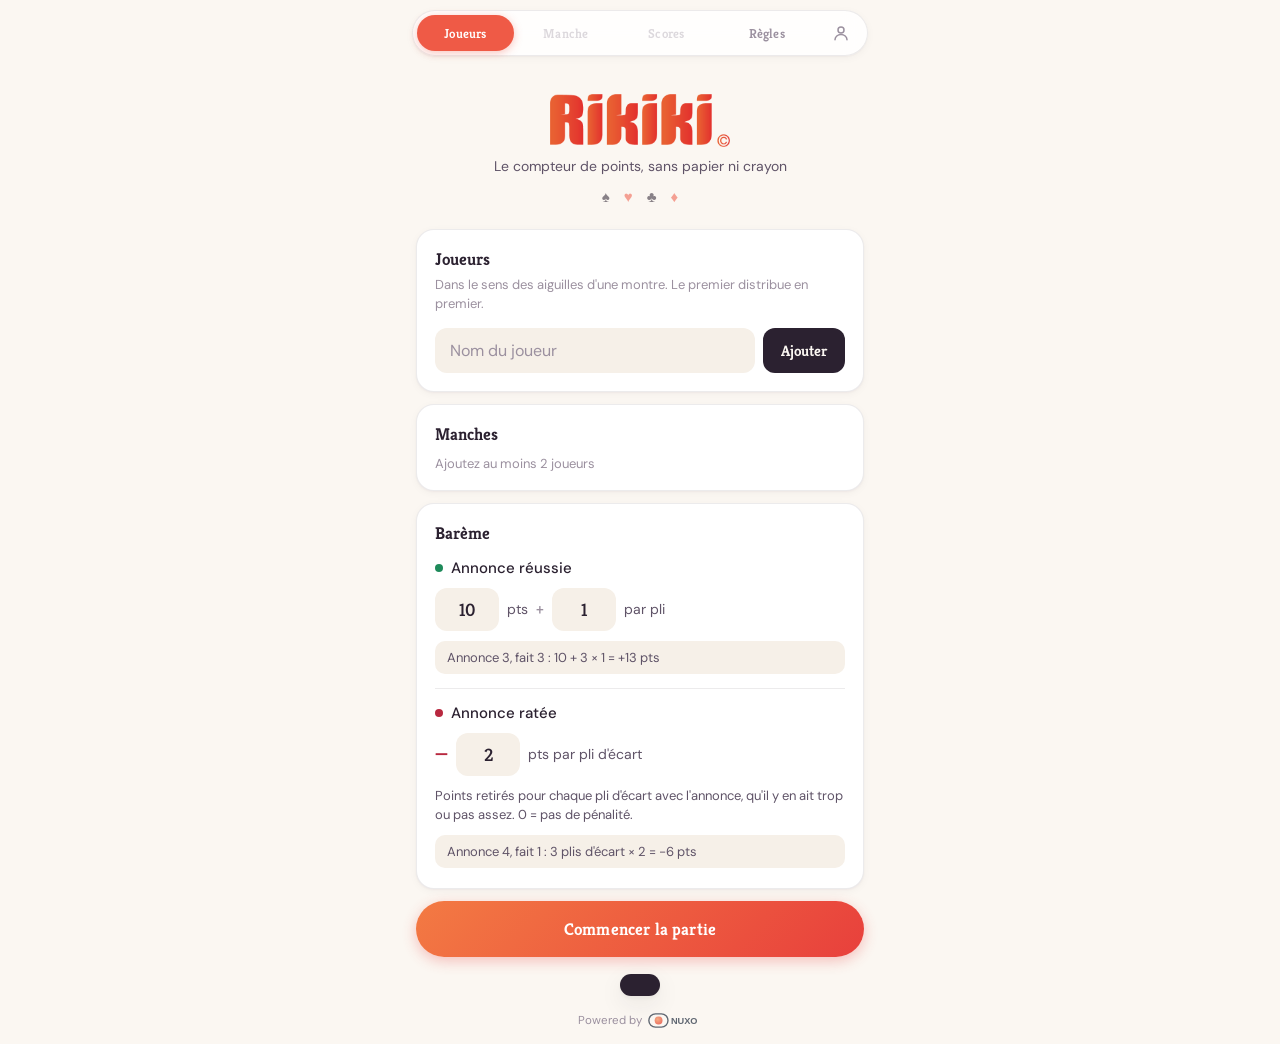
==== index.html @ fb94f0ca "Prototype : pastilles, plis auto, ecran allume, partage, joueurs recents, theme sombre, stats Co-Aut" ====
<!DOCTYPE html>
<html lang="fr">
<head>
  <meta charset="UTF-8">
  <meta name="viewport" content="width=device-width, initial-scale=1.0, viewport-fit=cover">
  <title>Rikiki</title>
  <meta name="description" content="Compteur de points pour le jeu de cartes Rikiki">
  <meta name="theme-color" content="#fbf7f2">
  <meta name="apple-mobile-web-app-capable" content="yes">
  <meta name="apple-mobile-web-app-status-bar-style" content="default">
  <meta name="apple-mobile-web-app-title" content="Rikiki">
  <link rel="manifest" href="manifest.json">
  <link rel="icon" type="image/x-icon" href="images/favicon.ico">
  <link rel="icon" type="image/png" sizes="16x16" href="images/favicon-16x16.png">
  <link rel="icon" type="image/png" sizes="32x32" href="images/favicon-32x32.png">
  <link rel="apple-touch-icon" href="images/apple-touch-icon.png">
  <link rel="stylesheet" href="css/style.css">
  <script>
    // Avant le rendu, sinon l'écran clair clignote au lancement en mode sombre.
    try { var t = localStorage.getItem('rikiki.theme'); if (t === 'light' || t === 'dark') document.documentElement.dataset.theme = t; } catch (e) {}
  </script>
</head>
<body>
<div id="app">

  <!-- NAV -->
  <nav class="nav">
    <button class="nav-btn active" id="nav-setup" onclick="showScreen('setup')">Joueurs</button>
    <button class="nav-btn" id="nav-game" onclick="showScreen('game')" disabled>Manche</button>
    <button class="nav-btn" id="nav-scores" onclick="showScreen('scores')" disabled>Scores</button>
    <button class="nav-btn" id="nav-rules" onclick="showScreen('rules')">Règles</button>
    <button class="nav-btn nav-btn-icon" id="nav-compte" onclick="showScreen('compte')" aria-label="Compte">
      <svg width="18" height="18" viewBox="0 0 24 24" fill="none" stroke="currentColor" stroke-width="2" stroke-linecap="round" stroke-linejoin="round" aria-hidden="true"><circle cx="12" cy="8" r="4"/><path d="M4 21c0-4 3.6-7 8-7s8 3 8 7"/></svg>
    </button>
  </nav>

  <div class="screens-wrap" id="screens-wrap">

  <!-- ── SETUP SCREEN ── -->
  <div class="screen active" id="screen-setup">
    <div>
      <header class="brand">
        <img class="brand-logo" src="logo.png" alt="Rikiki" width="557" height="153">
        <p class="brand-tag">Le compteur de points, sans papier ni crayon</p>
        <div class="brand-suits" aria-hidden="true"><span>♠</span><span class="r">♥</span><span>♣</span><span class="r">♦</span></div>
      </header>

      <!-- Resume banner (a game is saved and unfinished) -->
      <div class="card resume-card" id="resume-card" style="display:none;">
        <h3>⏸ Partie en pause</h3>
        <div class="resume-players" id="resume-players"></div>
        <div class="resume-progress" id="resume-progress"></div>
        <div class="btn-row btn-row-inline">
          <button class="btn btn-primary" onclick="resumeSavedGame()">Reprendre →</button>
          <button class="btn btn-end" onclick="discardSavedGame()">Abandonner</button>
        </div>
      </div>

      <div class="card">
        <h3>Joueurs</h3>
        <p class="card-hint">Dans le sens des aiguilles d'une montre. Le premier distribue en premier.</p>
        <div id="player-list"></div>
        <div class="recent" id="recent-players"></div>
        <div class="add-row">
          <input type="text" id="player-input" placeholder="Nom du joueur" maxlength="20" autocomplete="off" enterkeyhint="done">
          <button class="btn-add" onclick="addPlayer()">Ajouter</button>
        </div>
      </div>

      <div class="card">
        <h3>Manches</h3>
        <div id="round-preview"><p class="muted">Ajoutez au moins 2 joueurs</p></div>
      </div>

      <!-- Settings inline -->
      <div class="card">
        <h3>Barème</h3>
        <div class="setting">
          <div class="setting-head">
            <span class="setting-dot ok" aria-hidden="true"></span>
            <span class="setting-label">Annonce réussie</span>
          </div>
          <div class="setting-inputs">
            <label class="num-field"><input type="number" id="set-success" inputmode="numeric" min="0" max="100" value="10" aria-label="Points fixes si réussite"><span>pts</span></label>
            <span class="op">+</span>
            <label class="num-field"><input type="number" id="set-trick" inputmode="numeric" min="0" max="10" value="1" aria-label="Points par pli réalisé"><span>par pli</span></label>
          </div>
          <p class="setting-example" id="ex-success"></p>
        </div>
        <div class="setting">
          <div class="setting-head">
            <span class="setting-dot ko" aria-hidden="true"></span>
            <span class="setting-label">Annonce ratée</span>
          </div>
          <div class="setting-inputs">
            <span class="op op-minus">&minus;</span>
            <label class="num-field"><input type="number" id="set-penalty" inputmode="numeric" min="0" max="50" value="2" aria-label="Points retirés par pli d'écart"><span>pts par pli d'écart</span></label>
          </div>
          <p class="setting-desc">Points retirés pour chaque pli d'écart avec l'annonce, qu'il y en ait trop ou pas assez. 0 = pas de pénalité.</p>
          <p class="setting-example" id="ex-penalty"></p>
        </div>
      </div>

      <button class="btn btn-primary btn-lg" onclick="startGame()">Commencer la partie</button>
      <button class="btn btn-end" id="btn-end-setup" onclick="confirmEndGame()" style="display:none;margin-top:8px;">Terminer la partie</button>
    </div>
  </div>

  <!-- ── GAME SCREEN ── -->
  <div class="screen" id="screen-game">
    <div id="finished-area" style="display:none;" class="winner-banner">
      <div class="crown">🏆</div>
      <div class="winner-name" id="winner-name"></div>
      <div class="winner-pts" id="winner-pts"></div>
      <button class="btn btn-primary" onclick="shareResult()" style="margin-top:24px;">Partager le résultat</button>
      <button class="btn btn-secondary" onclick="showScreen('scores')" style="margin-top:8px;">Voir les scores</button>
      <button class="btn btn-secondary" onclick="resetGame()" style="margin-top:8px;">Nouvelle partie</button>
    </div>

    <div id="round-header-area">

      <div class="round-header">
        <div class="round-top">
          <div>
            <div class="round-title" id="round-title">Manche 1</div>
            <div class="round-sub" id="round-sub"></div>
          </div>
          <span class="round-badge" id="round-badge"></span>
        </div>
        <div class="round-progress"><div class="round-progress-fill" id="round-progress"></div></div>
        <button class="btn-ghost-light" id="btn-descend" onclick="confirmDescend()" style="display:none;">↓ Commencer la descente</button>
      </div>

      <div class="info-row">
        <div class="info-chip">
          <span class="info-label">Donne</span>
          <span class="info-player" id="info-dealer"></span>
        </div>
        <div class="info-chip">
          <span class="info-label">Parle en premier</span>
          <span class="info-player" id="info-first"></span>
        </div>
      </div>

      <!-- PHASE: Announce -->
      <div id="phase-announce">
        <div class="card">
          <h3>Annonces</h3>
          <div class="pick-list" id="announce-tbody"></div>
          <div class="last-hint" id="last-hint" aria-live="polite"></div>
        </div>
        <button class="btn btn-primary" onclick="validateAnnouncements()">Valider les annonces</button>
        <div class="btn-row">
          <button class="btn btn-secondary" onclick="pauseGame()">⏸ Mettre en pause</button>
          <button class="btn btn-end" onclick="confirmEndGame()">Terminer la partie</button>
        </div>
      </div>

      <!-- PHASE: Result -->
      <div id="phase-result" style="display:none;">
        <div class="card">
          <h3>Plis réalisés</h3>
          <div class="pick-list" id="result-tbody"></div>
          <div class="results-total" id="results-total"></div>
        </div>
        <button class="btn btn-primary" onclick="validateResults()">Valider les résultats</button>
        <div class="btn-row">
          <button class="btn btn-secondary" onclick="backToAnnounce()">← Corriger les annonces</button>
          <button class="btn btn-secondary" onclick="pauseGame()">⏸ Mettre en pause</button>
        </div>
        <div class="btn-row">
          <button class="btn btn-end" onclick="confirmEndGame()">Terminer la partie</button>
        </div>
      </div>

      <button class="btn btn-link" id="btn-fix-round" onclick="openRoundPicker()" style="display:none;">Corriger une manche précédente</button>
    </div>
  </div>

  <!-- ── SCORES SCREEN ── -->
  <div class="screen" id="screen-scores">
    <div>
      <h2>Scores</h2>
      <div class="card card-flush">
        <div class="score-wrap">
          <table class="score-table">
            <thead><tr id="score-thead"></tr></thead>
            <tbody id="score-tbody"></tbody>
          </table>
        </div>
        <p class="score-hint" id="score-hint">Touchez une ligne pour corriger la manche.</p>
      </div>
      <div class="card" id="game-stats" style="display:none;">
        <h3>Stats de la partie</h3>
        <div id="game-stats-body"></div>
      </div>
      <button class="btn btn-secondary" onclick="showScreen('game')" id="back-to-game-btn">Retour à la manche</button>
      <button class="btn btn-end" onclick="confirmEndGame()" style="margin-top:8px;" id="btn-end-scores">Terminer la partie</button>
    </div>
  </div>

  <!-- ── RULES SCREEN ── -->
  <div class="screen" id="screen-rules">
    <div>
      <h2>Règles du jeu</h2>

      <div class="card">
        <div class="rule-block">
          <h3>🃏 But du jeu</h3>
          <p>Annoncer <em>exactement</em> le nombre de plis que l'on va remporter. Ni plus, ni moins. On marque des points uniquement si l'annonce est respectée, sinon on en perd.</p>
        </div>
        <div class="rule-block">
          <h3>🔄 Manches</h3>
          <p>La partie monte de 1 carte jusqu'au maximum (52 ÷ nb de joueurs), puis redescend à 1. Exemple avec 4 joueurs : 1-2-3…13-12…2-1 = 25 manches.</p>
        </div>
        <div class="rule-block">
          <h3>🚫 Règle des annonces</h3>
          <p>La somme des annonces ne peut <strong>pas</strong> être égale au nombre de plis de la manche. Le dernier à annoncer est donc contraint, l'app vous le signale.</p>
        </div>
        <div class="rule-block">
          <h3>🎯 Atout</h3>
          <p>Une couleur d'atout est tirée au sort chaque manche. On doit suivre la couleur demandée si possible. L'atout prime sur toutes les autres couleurs.</p>
        </div>
        <div class="rule-block">
          <h3>🏆 Points</h3>
          <p><span class="badge badge-green">Réussite</span> 10 points + 1 point par pli remporté.<br>
            Annoncer 3 et en faire 3 : 10 + 3 = <strong>13 pts</strong>.</p>
          <p><span class="badge badge-red">Échec</span> 2 points retirés par pli d'écart, dans un sens comme dans l'autre.<br>
            Annoncer 4 et en faire 1 : 3 plis d'écart × 2 = <strong>&minus;6 pts</strong>.<br>
            Annoncer 7 et en faire 9 : 2 plis d'écart × 2 = <strong>&minus;4 pts</strong>.</p>
          <p class="muted">Barème modifiable sur l'écran Joueurs, avant de lancer la partie.</p>
        </div>
        <div class="rule-block">
          <h3>👥 Rotation</h3>
          <p>À chaque manche, le donneur tourne d'un joueur dans le sens des aiguilles d'une montre. Le premier à annoncer est le joueur à gauche du donneur.</p>
        </div>
      </div>
    </div>
  </div>

  <!-- ── COMPTE SCREEN ── -->
  <div class="screen" id="screen-compte">
    <div>
      <h2>Compte</h2>

      <!-- Not logged in -->
      <div id="compte-loggedout">
        <div class="card" style="text-align:center;padding:32px 20px;">
          <div class="brand-suits brand-suits-lg" aria-hidden="true"><span>♠</span><span class="r">♥</span><span>♣</span><span class="r">♦</span></div>
          <p style="font-size:15px;font-weight:500;margin-bottom:8px;">Connecte-toi pour sauvegarder tes parties</p>
          <p style="font-size:13px;color:var(--text3);margin-bottom:20px;">L'historique de tes parties sera sauvegardé automatiquement à la fin de chaque partie.</p>
          <button class="btn btn-primary" onclick="signInWithGoogle()" style="max-width:280px;margin:0 auto;">
            <span style="display:flex;align-items:center;justify-content:center;gap:10px;">
              <svg width="18" height="18" viewBox="0 0 48 48"><path fill="#FFC107" d="M43.6 20H24v8h11.3C33.6 32.4 29.3 35 24 35c-6.1 0-11-4.9-11-11s4.9-11 11-11c2.8 0 5.3 1 7.2 2.7l5.7-5.7C33.7 7.1 29.1 5 24 5 13 5 4 14 4 25s9 20 20 20c11 0 19.3-7.7 19.3-19.7 0-1.4-.1-2.8-.4-4.3z"/><path fill="#FF3D00" d="M6.3 14.7l6.6 4.8C14.6 16 19 13 24 13c2.8 0 5.3 1 7.2 2.7l5.7-5.7C33.7 7.1 29.1 5 24 5c-7.7 0-14.3 4.4-17.7 9.7z"/><path fill="#4CAF50" d="M24 45c5.2 0 9.9-1.9 13.5-5.1l-6.2-5.2C29.5 36.5 26.9 37.5 24 37.5c-5.3 0-9.8-3.6-11.3-8.5l-6.5 5C9.6 40.5 16.3 45 24 45z"/><path fill="#1976D2" d="M43.6 20H24v8h11.3c-.8 2.3-2.3 4.2-4.3 5.5l6.2 5.2C41.2 35.1 44 30.5 44 25c0-1.4-.1-2.8-.4-4z"/></svg>
              Continuer avec Google
            </span>
          </button>
        </div>
      </div>

      <!-- Logged in -->
      <div id="compte-loggedin" style="display:none;">
        <div class="card">
          <div style="display:flex;align-items:center;gap:12px;margin-bottom:16px;">
            <img id="user-photo" src="" width="44" height="44" style="border-radius:50%;border:2px solid var(--border);" onerror="this.style.display='none'">
            <div>
              <div style="font-weight:600;font-size:15px;" id="user-name"></div>
              <div style="font-size:12px;color:var(--text3);" id="user-email"></div>
            </div>
            <button class="btn-sm danger" onclick="signOutUser()" style="margin-left:auto;">Déconnexion</button>
          </div>
        </div>

        <h3 style="margin-top:16px;margin-bottom:8px;">Parties en cours</h3>
        <div id="encours-list">
          <div class="historique-empty">Aucune partie en cours</div>
        </div>

        <h3 style="margin-top:16px;margin-bottom:8px;">Historique des parties</h3>
        <div id="historique-list">
          <div style="text-align:center;padding:20px;color:var(--text3);font-size:13px;">Chargement…</div>
        </div>
      </div>

      <div class="card" style="margin-top:16px;">
        <h3>Statistiques des joueurs</h3>
        <p class="card-hint">Sur les parties terminées sur cet appareil.</p>
        <div id="alltime-stats"></div>
      </div>

      <div class="card">
        <h3>Apparence</h3>
        <div class="segmented" id="theme-picker" role="radiogroup" aria-label="Thème">
          <button data-theme-choice="auto" onclick="setTheme('auto')">Auto</button>
          <button data-theme-choice="light" onclick="setTheme('light')">Clair</button>
          <button data-theme-choice="dark" onclick="setTheme('dark')">Sombre</button>
        </div>
      </div>
    </div>
  </div>

  </div><!-- .screens-wrap -->

</div><!-- #app -->

<!-- ── EDIT ROUND MODAL ── -->
<div class="modal-backdrop" id="edit-modal" style="display:none;" onclick="onModalBackdrop(event)">
  <div class="modal" role="dialog" aria-modal="true" aria-labelledby="edit-title">
    <div class="modal-head">
      <div>
        <h2 id="edit-title" style="margin-bottom:2px;">Corriger la manche</h2>
        <div class="modal-sub" id="edit-sub"></div>
      </div>
      <button class="icon-btn" onclick="closeEditRound()" aria-label="Fermer">✕</button>
    </div>

    <div class="modal-body">
      <table class="announce-table" id="edit-table">
        <thead>
          <tr>
            <th style="text-align:left;">Joueur</th>
            <th>Annoncé</th>
            <th>Réalisé</th>
            <th>Points</th>
          </tr>
        </thead>
        <tbody id="edit-tbody"></tbody>
      </table>
      <div class="warn-box" id="edit-warn"></div>
    </div>

    <div class="modal-foot">
      <button class="btn btn-primary" onclick="saveEditRound()">Enregistrer les corrections</button>
      <button class="btn btn-secondary" onclick="closeEditRound()" style="margin-top:8px;">Annuler</button>
    </div>
  </div>
</div>

<!-- ── ROUND PICKER MODAL ── -->
<div class="modal-backdrop" id="picker-modal" style="display:none;" onclick="onPickerBackdrop(event)">
  <div class="modal" role="dialog" aria-modal="true" aria-labelledby="picker-title">
    <div class="modal-head">
      <h2 id="picker-title">Quelle manche corriger ?</h2>
      <button class="icon-btn" onclick="closeRoundPicker()" aria-label="Fermer">✕</button>
    </div>
    <div class="modal-body">
      <div class="seq-wrap" id="picker-list"></div>
    </div>
    <div class="modal-foot">
      <button class="btn btn-secondary" onclick="closeRoundPicker()">Annuler</button>
    </div>
  </div>
</div>

<!-- ── PWA INSTALL BANNER (mobile, app non installée) ── -->
<div id="install-banner" role="dialog" aria-labelledby="install-banner-title">
  <button class="ib-close" onclick="dismissInstallBanner()" aria-label="Fermer">✕</button>
  <img class="ib-logo" src="images/android-chrome-192x192.png" alt="" aria-hidden="true">
  <div class="ib-body">
    <div class="ib-title" id="install-banner-title">Installer Rikiki</div>
    <div class="ib-sub">Accès rapide, même hors ligne</div>
  </div>
  <button class="ib-cta" onclick="openInstallGuide()">Installer</button>
</div>

<!-- ── INSTALL GUIDE MODAL ── -->
<div class="modal-backdrop" id="install-modal" style="display:none;" onclick="onInstallBackdrop(event)">
  <div class="modal" role="dialog" aria-modal="true" aria-labelledby="install-title">
    <div class="modal-head">
      <h2 id="install-title">Installer l'app</h2>
      <button class="icon-btn" onclick="closeInstallGuide()" aria-label="Fermer">✕</button>
    </div>
    <div class="modal-body">
      <div class="install-hdr">
        <img class="install-icon" src="images/android-chrome-192x192.png" alt="" aria-hidden="true">
        <p>Ajoute Rikiki à ton écran d'accueil pour l'ouvrir en un geste, comme une vraie app.</p>
      </div>

      <ol class="install-steps" id="install-ios">
        <li>
          <span class="step-num">1</span>
          <div>
            <div class="step-title">Appuie sur le bouton de partage</div>
            <div class="step-text">L'icône carrée avec une flèche vers le haut, en bas de l'écran (en haut sur iPad).</div>
          </div>
        </li>
        <li>
          <span class="step-num">2</span>
          <div>
            <div class="step-title">Choisis « Sur l'écran d'accueil »</div>
            <div class="step-text">Fais défiler le menu si l'option n'est pas visible.</div>
          </div>
        </li>
        <li>
          <span class="step-num">3</span>
          <div>
            <div class="step-title">Appuie sur « Ajouter »</div>
            <div class="step-text">L'icône Rikiki apparaît sur ton écran d'accueil.</div>
          </div>
        </li>
      </ol>

      <ol class="install-steps" id="install-android" style="display:none;">
        <li>
          <span class="step-num">1</span>
          <div>
            <div class="step-title">Ouvre le menu du navigateur</div>
            <div class="step-text">Les trois points (⋮) en haut à droite.</div>
          </div>
        </li>
        <li>
          <span class="step-num">2</span>
          <div>
            <div class="step-title">Sélectionne « Installer l'application »</div>
            <div class="step-text">Ou « Ajouter à l'écran d'accueil » selon le navigateur.</div>
          </div>
        </li>
        <li>
          <span class="step-num">3</span>
          <div>
            <div class="step-title">Confirme l'installation</div>
            <div class="step-text">L'icône Rikiki apparaît sur ton écran d'accueil.</div>
          </div>
        </li>
      </ol>

      <ul class="install-why">
        <li>Ouverture instantanée depuis l'écran d'accueil</li>
        <li>Fonctionne hors ligne, même au fond du jardin</li>
        <li>Plein écran, sans la barre du navigateur</li>
      </ul>
      <button class="btn btn-primary" id="native-install-btn" style="display:none;margin-top:16px;" onclick="triggerNativeInstall()">Installer maintenant</button>
    </div>
  </div>
</div>

<footer>
  <a class="powered-by" href="https://nuxo.be" target="_blank" rel="noopener">
    Powered by <img src="images/nuxo-logo.svg" alt="Nuxo">
  </a>
</footer>

<div class="toast" id="toast"></div>

<script type="module" src="js/firebase.js"></script>
<script src="js/storage.js"></script>
<script src="js/game.js"></script>
<script src="js/app.js"></script>
<script>
  if ('serviceWorker' in navigator) {
    window.addEventListener('load', () => {
      navigator.serviceWorker.register('sw.js').catch(() => {});
    });
  }
</script>
</body>
</html>
---- css/style.css ----
@import url('https://fonts.googleapis.com/css2?family=Kreon:wght@400;500;600;700&family=DM+Sans:wght@300;400;500&display=swap');

/* Palette tirée de l'icône (corail) et du logo (dégradé orange → rouge),
   posée sur un fond crème plutôt que gris : c'est ce qui donne la chaleur. */
:root {
  --bg: #fbf7f2;
  --surface: #ffffff;
  --surface2: #f6f0e8;
  --surface3: #ece3d7;
  --text: #2b2130;
  --text2: #5f5367;
  --text3: #9b909f;
  --border: rgba(43, 33, 48, 0.09);

  --accent: #ef5a46;
  --accent-dark: #d4412f;
  --accent-soft: #fde8e3;
  --accent-grad: linear-gradient(135deg, #f37a43 0%, #e8403c 100%);
  --gold: #e9a23b;
  --green: #1e8a5a;
  --green-soft: #dcf2e6;
  --red: #b8283f;
  --red-soft: #fbe2e6;

  --shadow-sm: 0 1px 2px rgba(43, 33, 48, 0.04), 0 2px 8px rgba(43, 33, 48, 0.04);
  --shadow-md: 0 2px 4px rgba(43, 33, 48, 0.05), 0 8px 24px rgba(43, 33, 48, 0.08);
  --radius: 18px;
  --radius-sm: 12px;
  --nav-bg: rgba(255, 255, 255, 0.85);
  color-scheme: light;
}

/* MODE SOMBRE : même chaleur, posée sur une aubergine très foncée plutôt
   que sur du noir. Actif si le téléphone est en sombre (sauf choix "Clair"),
   ou si l'utilisateur force "Sombre". */
@media (prefers-color-scheme: dark) {
  :root:not([data-theme="light"]) {
    --bg: #1c1720;
    --surface: #272029;
    --surface2: #332b36;
    --surface3: #443a47;
    --text: #f4edf2;
    --text2: #c9bec8;
    --text3: #8f8392;
    --border: rgba(255, 255, 255, 0.08);
    --accent-soft: rgba(239, 90, 70, 0.18);
    --accent-dark: #ff8a73;
    --green: #4fc08a;
    --green-soft: rgba(79, 192, 138, 0.16);
    --red: #ff7b8c;
    --red-soft: rgba(255, 123, 140, 0.15);
    --shadow-sm: 0 1px 2px rgba(0, 0, 0, 0.3);
    --shadow-md: 0 8px 24px rgba(0, 0, 0, 0.4);
    --nav-bg: rgba(39, 32, 41, 0.85);
    color-scheme: dark;
  }
}
:root[data-theme="dark"] {
  --bg: #1c1720;
  --surface: #272029;
  --surface2: #332b36;
  --surface3: #443a47;
  --text: #f4edf2;
  --text2: #c9bec8;
  --text3: #8f8392;
  --border: rgba(255, 255, 255, 0.08);
  --accent-soft: rgba(239, 90, 70, 0.18);
  --accent-dark: #ff8a73;
  --green: #4fc08a;
  --green-soft: rgba(79, 192, 138, 0.16);
  --red: #ff7b8c;
  --red-soft: rgba(255, 123, 140, 0.15);
  --shadow-sm: 0 1px 2px rgba(0, 0, 0, 0.3);
  --shadow-md: 0 8px 24px rgba(0, 0, 0, 0.4);
  --nav-bg: rgba(39, 32, 41, 0.85);
  color-scheme: dark;
}

/* Une couleur par siège autour de la table. */
.p0 { --pc: #ef5a46; --pc-soft: #fde8e3; }
.p1 { --pc: #1a9a96; --pc-soft: #d8f1ef; }
.p2 { --pc: #7a5bd6; --pc-soft: #ebe5fb; }
.p3 { --pc: #d98a10; --pc-soft: #fbedd3; }
.p4 { --pc: #3a78dd; --pc-soft: #dfeafb; }
.p5 { --pc: #3d974d; --pc-soft: #def1e1; }
.p6 { --pc: #d14a8c; --pc-soft: #fae2ee; }
.p7 { --pc: #5c6b7a; --pc-soft: #e5e9ed; }

@media (prefers-color-scheme: dark) {
  :root:not([data-theme="light"]) .p0, :root:not([data-theme="light"]) .p1, :root:not([data-theme="light"]) .p2, :root:not([data-theme="light"]) .p3,
  :root:not([data-theme="light"]) .p4, :root:not([data-theme="light"]) .p5, :root:not([data-theme="light"]) .p6, :root:not([data-theme="light"]) .p7 {
    --pc-soft: color-mix(in srgb, var(--pc) 22%, transparent);
  }
  :root:not([data-theme="light"]) .powered-by img { filter: invert(1) hue-rotate(180deg); }
}
:root[data-theme="dark"] :is(.p0, .p1, .p2, .p3, .p4, .p5, .p6, .p7) { --pc-soft: color-mix(in srgb, var(--pc) 22%, transparent); }
:root[data-theme="dark"] .powered-by img { filter: invert(1) hue-rotate(180deg); }

* { box-sizing: border-box; margin: 0; padding: 0; -webkit-tap-highlight-color: transparent; }

html, body {
  height: 100%;
  background: var(--bg);
  color: var(--text);
  font-family: 'DM Sans', sans-serif;
  font-size: 16px;
  overscroll-behavior: none;
  -webkit-font-smoothing: antialiased;
}

#app {
  max-width: 480px;
  margin: 0 auto;
  min-height: 100vh;
  min-height: 100dvh;
  display: flex;
  flex-direction: column;
  padding-top: env(safe-area-inset-top);
  padding-bottom: env(safe-area-inset-bottom);
  padding-left: env(safe-area-inset-left);
  padding-right: env(safe-area-inset-right);
}

/* NAV : contrôle segmenté, collé en haut */
.nav {
  display: flex;
  gap: 4px;
  margin: 10px 12px 0;
  padding: 4px;
  background: var(--nav-bg);
  -webkit-backdrop-filter: blur(12px);
  backdrop-filter: blur(12px);
  border: 1px solid var(--border);
  border-radius: 99px;
  position: sticky;
  top: calc(10px + env(safe-area-inset-top));
  z-index: 100;
  box-shadow: var(--shadow-sm);
}

.nav-btn {
  flex: 1;
  padding: 9px 4px;
  font-family: 'Kreon', serif;
  font-size: 13px;
  font-weight: 600;
  letter-spacing: 0.01em;
  border: none;
  border-radius: 99px;
  background: transparent;
  color: var(--text3);
  cursor: pointer;
  transition: background 0.2s, color 0.2s;
  display: flex;
  align-items: center;
  justify-content: center;
}
.nav-btn-icon { flex: 0 0 44px; }
.nav-btn.active {
  background: var(--accent);
  color: #fff;
  box-shadow: 0 2px 8px rgba(239, 90, 70, 0.35);
}
.nav-btn:disabled {
  opacity: 0.35;
  pointer-events: none;
}

/* SCREENS */
.screens-wrap { flex: 1; display: flex; flex-direction: column; min-height: 0; }
.screen { display: none; flex: 1; padding: 20px 16px 40px; overflow-y: auto; }
.screen.active { display: block; animation: fadeUp 0.25s ease; }
@keyframes fadeUp { from { opacity: 0; transform: translateY(6px); } to { opacity: 1; transform: none; } }

/* ── SPLIT VIEW (landscape tablet / desktop) ──────────────────────
   Encoding panel on the left, live scoreboard on the right. */
@media (min-width: 840px) {
  body.split #app { max-width: 1200px; }
  body.split .screens-wrap {
    display: grid;
    grid-template-columns: minmax(0, 1.05fr) minmax(0, 1fr);
    gap: 0;
    align-items: stretch;
    min-height: 0;
  }
  body.split .screen.active {
    display: block;
    max-height: calc(100dvh - 70px);
    overflow-y: auto;
    padding: 20px 20px 40px;
  }
  body.split #screen-scores { border-left: 1px solid var(--border); }
  /* Redundant when both panels are already visible side by side: the
     scoreboard on the right is itself the way to correct a round. */
  body.split #back-to-game-btn,
  body.split #btn-end-scores,
  body.split #btn-fix-round,
  body.split #score-hint { display: none !important; }
  /* Vertical space is the scarce resource on a landscape tablet. */
  body.split .btn-row { flex-direction: row; }
  body.split .btn-row .btn { padding: 11px; font-size: 14px; }
  body.split .score-wrap { margin: 0; padding: 0; }
  body.split #screen-scores h2 { position: sticky; top: 0; background: var(--bg); padding-bottom: 8px; z-index: 5; }
}

/* TYPOGRAPHY */
h1 {
  font-family: 'Kreon', serif;
  font-size: 28px;
  font-weight: 700;
  letter-spacing: -0.02em;
}
h2 {
  font-family: 'Kreon', serif;
  font-size: 26px;
  font-weight: 700;
  letter-spacing: -0.01em;
  color: var(--text);
  margin-bottom: 16px;
}
h3 {
  font-family: 'Kreon', serif;
  font-size: 17px;
  font-weight: 700;
  color: var(--text);
  margin-bottom: 10px;
}
.muted { font-size: 13px; color: var(--text3); }

/* BRAND (écran Joueurs) */
.brand {
  text-align: center;
  padding: 18px 0 22px;
}
.brand-logo {
  display: block;
  width: 180px;
  height: auto;
  margin: 0 auto;
}
.brand-tag {
  font-size: 14px;
  color: var(--text2);
  margin-top: 10px;
}
.brand-suits {
  display: flex;
  justify-content: center;
  gap: 14px;
  margin-top: 12px;
  font-size: 15px;
  color: var(--text);
  opacity: 0.55;
}
.brand-suits .r { color: var(--accent); opacity: 1; }
.brand-suits-lg { font-size: 30px; gap: 18px; margin: 0 0 16px; opacity: 0.8; }

/* CARDS */
.card {
  background: var(--surface);
  border: 1px solid var(--border);
  border-radius: var(--radius);
  padding: 18px;
  margin-bottom: 12px;
  box-shadow: var(--shadow-sm);
}
.card-flush { padding: 6px 10px 12px; }
.card-hint { font-size: 13px; color: var(--text3); margin: -4px 0 12px; line-height: 1.45; }

/* INPUTS */
input[type=text], input[type=number] {
  background: var(--surface2);
  border: 1.5px solid transparent;
  border-radius: var(--radius-sm);
  color: var(--text);
  font-family: 'DM Sans', sans-serif;
  font-size: 16px;
  padding: 11px 14px;
  width: 100%;
  outline: none;
  transition: border-color 0.15s, background 0.15s, box-shadow 0.15s;
}
input[type=text]::placeholder { color: var(--text3); }
input[type=text]:focus, input[type=number]:focus {
  border-color: var(--accent);
  background: var(--surface);
  box-shadow: 0 0 0 4px var(--accent-soft);
}
input[type=number] { text-align: center; -moz-appearance: textfield; }
input[type=number]::-webkit-outer-spin-button,
input[type=number]::-webkit-inner-spin-button { -webkit-appearance: none; margin: 0; }

.add-row { display: flex; gap: 8px; margin-top: 14px; }
.add-row input { flex: 1; min-width: 0; }

/* BUTTONS */
.btn {
  display: block;
  width: 100%;
  padding: 15px;
  border-radius: 99px;
  font-family: 'Kreon', serif;
  font-size: 16px;
  font-weight: 700;
  letter-spacing: 0.01em;
  border: none;
  cursor: pointer;
  transition: transform 0.12s, box-shadow 0.15s, background 0.15s;
}
.btn:active { transform: scale(0.98); }
.btn-primary {
  background: var(--accent-grad);
  color: #fff;
  box-shadow: 0 4px 14px rgba(232, 64, 60, 0.3);
}
.btn-primary:hover { box-shadow: 0 6px 18px rgba(232, 64, 60, 0.38); }
.btn-lg { padding: 17px; font-size: 17px; margin-top: 4px; }
.btn-secondary {
  background: var(--surface);
  color: var(--text);
  border: 1px solid var(--border);
  box-shadow: var(--shadow-sm);
}
.btn-secondary:hover { background: var(--surface2); }
.btn-end {
  background: transparent;
  color: var(--red);
  font-weight: 600;
  font-size: 14px;
  padding: 12px;
}
.btn-end:hover { background: var(--red-soft); }
.btn-link {
  background: transparent;
  color: var(--text2);
  font-size: 14px;
  font-weight: 600;
  padding: 12px;
  margin-top: 4px;
  text-decoration: underline;
  text-decoration-color: var(--surface3);
  text-underline-offset: 4px;
}
.btn-sm {
  display: inline-flex;
  align-items: center;
  gap: 6px;
  padding: 8px 14px;
  border-radius: 99px;
  font-family: 'Kreon', serif;
  font-size: 13px;
  font-weight: 600;
  border: 1px solid var(--border);
  background: var(--surface);
  color: var(--text2);
  cursor: pointer;
  transition: all 0.15s;
}
.btn-sm:hover { border-color: var(--accent); color: var(--accent-dark); }
.btn-sm.danger:hover { border-color: var(--red); color: var(--red); background: var(--red-soft); }
.btn-add {
  flex-shrink: 0;
  padding: 0 18px;
  border-radius: var(--radius-sm);
  border: none;
  background: var(--text);
  color: var(--bg);
  font-family: 'Kreon', serif;
  font-size: 15px;
  font-weight: 700;
  cursor: pointer;
  transition: transform 0.12s;
}
.btn-add:active { transform: scale(0.96); }
.icon-btn {
  width: 34px;
  height: 34px;
  flex-shrink: 0;
  display: inline-flex;
  align-items: center;
  justify-content: center;
  border-radius: 50%;
  border: none;
  background: transparent;
  color: var(--text3);
  font-size: 14px;
  cursor: pointer;
  transition: background 0.15s, color 0.15s;
}
.icon-btn:hover { background: var(--surface2); color: var(--text); }

/* Stacked on phones, side by side once there is room (see split view).
   flex:1 is what neutralises the width:100% that .btn carries; without it a
   flex item keeps asking for the full container width and overflows. */
.btn-row { display: flex; flex-direction: column; gap: 8px; margin-top: 8px; }
.btn-row .btn { flex: 1; min-width: 0; }
/* Always on one line, whatever the viewport. */
.btn-row-inline { flex-direction: row; margin-top: 14px; }
.btn-row-inline .btn { padding: 12px; font-size: 14px; }

/* BADGE */
.badge {
  display: inline-flex;
  align-items: center;
  justify-content: center;
  min-width: 38px;
  padding: 3px 9px;
  border-radius: 99px;
  font-size: 13px;
  font-weight: 700;
  font-family: 'Kreon', serif;
  font-variant-numeric: tabular-nums;
}
.badge-green { background: var(--green-soft); color: var(--green); }
.badge-red { background: var(--red-soft); color: var(--red); }
.badge-accent { background: var(--accent-soft); color: var(--accent-dark); min-width: 0; font-size: 12px; }
.badge-neutral { background: var(--surface2); color: var(--text2); }

/* AVATAR */
.avatar {
  width: 38px;
  height: 38px;
  border-radius: 50%;
  background: var(--pc-soft, var(--surface2));
  color: var(--pc, var(--text2));
  display: flex;
  align-items: center;
  justify-content: center;
  font-family: 'Kreon', serif;
  font-size: 16px;
  font-weight: 700;
  flex-shrink: 0;
}
.avatar-sm { width: 28px; height: 28px; font-size: 13px; }

/* PLAYER ROW */
.player-row {
  display: flex;
  align-items: center;
  gap: 12px;
  padding: 9px 0;
  border-bottom: 1px solid var(--border);
}
.player-row:last-child { border-bottom: none; }
.player-name { flex: 1; font-size: 16px; font-weight: 500; min-width: 0; overflow: hidden; text-overflow: ellipsis; white-space: nowrap; }
.player-cell { display: flex; align-items: center; gap: 10px; min-width: 0; }
.player-cell span { overflow: hidden; text-overflow: ellipsis; white-space: nowrap; }

/* STATS (aperçu des manches) */
.stat-row { display: grid; grid-template-columns: repeat(3, 1fr); gap: 8px; }
.stat {
  background: var(--surface2);
  border-radius: var(--radius-sm);
  padding: 10px 6px;
  text-align: center;
  display: flex;
  flex-direction: column;
}
.stat-value { font-family: 'Kreon', serif; font-size: 24px; font-weight: 700; line-height: 1.1; }
.stat-label { font-size: 12px; color: var(--text3); }

/* ANNOUNCE TABLE */
.announce-table { width: 100%; border-collapse: collapse; }
.announce-table th {
  font-family: 'DM Sans', sans-serif;
  font-size: 12px;
  font-weight: 500;
  color: var(--text3);
  padding: 0 4px 8px;
  text-align: center;
}
.announce-table th:first-child { text-align: left; }
.announce-table td {
  padding: 6px 4px;
  vertical-align: middle;
  text-align: center;
}
.announce-table td:first-child { font-size: 15px; font-weight: 500; text-align: left; max-width: 0; width: 45%; }
.announce-table input[type=number] {
  padding: 9px 4px;
  font-size: 18px;
  font-weight: 500;
  font-family: 'Kreon', serif;
  max-width: 76px;
}
.pts-cell { font-size: 13px; color: var(--text3); }

/* SCORE TABLE
   Manches en lignes, joueurs en colonnes. Le nombre de joueurs est borné
   (2 à 8), celui des manches ne l'est pas (jusqu'à 51) : la dimension qui
   grandit doit être celle qui défile verticalement. */
.score-wrap { overflow-x: auto; }
.score-table { width: 100%; border-collapse: separate; border-spacing: 0; }

/* En-tête collé en haut : le classement reste lisible pendant le défilement. */
.score-table thead th {
  position: sticky;
  top: 0;
  z-index: 3;
  background: var(--surface);
  padding: 10px 6px 10px;
  text-align: center;
  border-bottom: 1px solid var(--border);
  vertical-align: bottom;
}
.score-table th.col-round {
  left: 0;
  z-index: 4;
  text-align: left;
  font-size: 12px;
  font-weight: 500;
  color: var(--text3);
}
.score-table th.col-player { min-width: 62px; }
/* Trait de couleur du joueur, comme une pastille de jeton. */
.score-table th.col-player::before {
  content: '';
  display: block;
  width: 18px;
  height: 4px;
  border-radius: 99px;
  background: var(--pc, var(--surface3));
  margin: 0 auto 6px;
}
.ph-name {
  display: block;
  font-size: 13px;
  font-weight: 500;
  color: var(--text2);
  white-space: nowrap;
  overflow: hidden;
  text-overflow: ellipsis;
  max-width: 120px;
  margin: 0 auto;
}
.ph-total {
  display: block;
  font-family: 'Kreon', serif;
  font-size: 22px;
  font-weight: 700;
  color: var(--text);
  line-height: 1.1;
  margin-top: 1px;
  font-variant-numeric: tabular-nums;
}
.score-table th.col-player.leads .ph-total { color: var(--accent-dark); }
.score-table th.col-player.leads .ph-name::before { content: '♛ '; color: var(--gold); }

.score-table tbody td {
  padding: 7px 6px;
  text-align: center;
  border-top: 1px solid var(--border);
  font-size: 13px;
}
.score-table tbody tr:first-child td { border-top: none; }
.score-table td.col-round {
  position: sticky;
  left: 0;
  z-index: 2;
  background: var(--surface);
  text-align: left;
  white-space: nowrap;
}
.score-table .rn { font-family: 'Kreon', serif; font-weight: 700; font-size: 14px; color: var(--text); }
.score-table .rc { font-size: 11px; color: var(--text3); margin-left: 5px; }

/* Toute la ligne mène à la correction de la manche. */
.score-table tr.round-row { cursor: pointer; }
.score-table tr.round-row:hover td { background: var(--surface2); }
.score-table td.score-empty { text-align: center; color: var(--text3); padding: 26px 8px; }
.score-hint { font-size: 12px; color: var(--text3); margin-top: 10px; text-align: center; }

/* 5 joueurs et plus : 7 colonnes doivent tenir dans ~320 px sur un téléphone. */
.score-table.dense th.col-player { min-width: 42px; }
.score-table.dense thead th { padding: 8px 3px; }
.score-table.dense tbody td { padding: 6px 3px; }
.score-table.dense .ph-name { font-size: 11px; max-width: 62px; }
.score-table.dense .ph-total { font-size: 17px; }
.score-table.dense .badge { font-size: 11px; padding: 2px 5px; min-width: 30px; }
.score-table.dense .rn { font-size: 12px; }
.score-table.dense .rc { display: none; }
/* En vue paysage la place ne manque pas : on rend le détail. */
@media (min-width: 840px) {
  body.split .score-table.dense .rc { display: inline; }
  body.split .score-table.dense th.col-player { min-width: 54px; }
}

/* RESUME CARD */
.resume-card {
  border: 1.5px solid var(--accent);
  background: linear-gradient(180deg, var(--accent-soft) 0%, var(--surface) 75%);
}
.resume-card h3 { color: var(--accent-dark); }
.resume-players { font-size: 16px; font-weight: 500; }
.resume-progress { font-size: 13px; color: var(--text2); margin-top: 4px; }

/* MODAL */
.modal-backdrop {
  position: fixed;
  inset: 0;
  background: rgba(43, 33, 48, 0.5);
  -webkit-backdrop-filter: blur(3px);
  backdrop-filter: blur(3px);
  z-index: 500;
  display: flex;
  align-items: center;
  justify-content: center;
  padding: 16px;
  padding-top: max(16px, env(safe-area-inset-top));
  padding-bottom: max(16px, env(safe-area-inset-bottom));
}
.modal {
  background: var(--surface);
  border-radius: 22px;
  width: 100%;
  max-width: 520px;
  max-height: 100%;
  display: flex;
  flex-direction: column;
  box-shadow: 0 20px 60px rgba(43, 33, 48, 0.3);
  animation: modalIn 0.22s ease;
}
@keyframes modalIn { from { opacity: 0; transform: translateY(12px) scale(0.98); } to { opacity: 1; transform: none; } }
.modal-head {
  display: flex;
  align-items: flex-start;
  justify-content: space-between;
  gap: 12px;
  padding: 18px 18px 12px;
}
.modal-head h2 { margin-bottom: 0; font-size: 21px; }
.modal-sub { font-size: 12px; color: var(--text3); margin-top: 2px; }
.modal-body { padding: 4px 18px 16px; overflow-y: auto; flex: 1; min-height: 0; }
.modal-foot { padding: 12px 18px 18px; border-top: 1px solid var(--border); }
.pill-btn { cursor: pointer; }
.pill-btn:hover { border-color: var(--accent); color: var(--accent-dark); }

/* ROUND HEADER : le seul bloc en couleur pleine, c'est le coeur de l'écran */
.round-header {
  position: relative;
  overflow: hidden;
  background: var(--accent-grad);
  color: #fff;
  border-radius: var(--radius);
  padding: 18px 18px 16px;
  margin-bottom: 12px;
  box-shadow: 0 8px 24px rgba(232, 64, 60, 0.25);
}
.round-header::after {
  content: '♠ ♥';
  position: absolute;
  right: -6px;
  bottom: -22px;
  font-size: 84px;
  line-height: 1;
  color: rgba(255, 255, 255, 0.12);
  pointer-events: none;
  letter-spacing: -8px;
}
.round-top {
  display: flex;
  justify-content: space-between;
  align-items: flex-start;
  gap: 12px;
}
.round-title {
  font-family: 'Kreon', serif;
  font-size: 30px;
  font-weight: 700;
  line-height: 1.05;
}
.round-sub { font-size: 15px; opacity: 0.9; margin-top: 4px; }
.round-badge {
  background: rgba(255, 255, 255, 0.22);
  border-radius: 99px;
  padding: 4px 11px;
  font-family: 'Kreon', serif;
  font-size: 14px;
  font-weight: 700;
  white-space: nowrap;
}
.round-progress {
  position: relative;
  z-index: 1;
  height: 5px;
  background: rgba(255, 255, 255, 0.25);
  border-radius: 99px;
  margin-top: 16px;
  overflow: hidden;
}
.round-progress-fill {
  height: 100%;
  width: 0;
  background: #fff;
  border-radius: 99px;
  transition: width 0.4s ease;
}
.btn-ghost-light {
  position: relative;
  z-index: 1;
  margin-top: 12px;
  display: inline-flex;
  align-items: center;
  padding: 7px 14px;
  border-radius: 99px;
  border: 1px solid rgba(255, 255, 255, 0.5);
  background: rgba(255, 255, 255, 0.12);
  color: #fff;
  font-family: 'Kreon', serif;
  font-size: 13px;
  font-weight: 600;
  cursor: pointer;
}
.btn-ghost-light:hover { background: rgba(255, 255, 255, 0.22); }

/* INFO ROW : qui donne, qui parle */
.info-row {
  display: grid;
  grid-template-columns: 1fr 1fr;
  gap: 8px;
  margin-bottom: 12px;
}
.info-chip {
  background: var(--surface);
  border: 1px solid var(--border);
  border-radius: var(--radius-sm);
  padding: 10px 12px;
  box-shadow: var(--shadow-sm);
  min-width: 0;
}
.info-label { display: block; font-size: 12px; color: var(--text3); margin-bottom: 6px; }
.info-player {
  display: flex;
  align-items: center;
  gap: 8px;
  font-weight: 500;
  font-size: 15px;
  min-width: 0;
}
.info-player span { overflow: hidden; text-overflow: ellipsis; white-space: nowrap; }

/* FORBIDDEN WARNING */
.warn-box {
  background: var(--red-soft);
  border-radius: var(--radius-sm);
  padding: 11px 14px;
  font-size: 13px;
  line-height: 1.45;
  color: var(--red);
  margin-top: 12px;
  display: none;
}
.warn-box.visible { display: block; }

/* INDICE DU DERNIER À ANNONCER */
.last-hint {
  display: none;
  align-items: center;
  gap: 10px;
  margin-top: 12px;
  padding: 10px 14px;
  border-radius: var(--radius-sm);
  background: var(--surface2);
  font-size: 15px;
  color: var(--text2);
  transition: background 0.2s, color 0.2s;
}
.last-hint.visible { display: flex; animation: slideDown 0.25s ease; }
.last-hint strong { color: var(--text); font-weight: 500; }
.hint-num {
  display: inline-flex;
  align-items: center;
  justify-content: center;
  min-width: 30px;
  height: 30px;
  padding: 0 8px;
  margin-left: 4px;
  border-radius: 99px;
  background: var(--surface);
  color: var(--accent-dark);
  font-family: 'Kreon', serif;
  font-size: 18px;
  font-weight: 700;
  box-shadow: var(--shadow-sm);
  animation: pop 0.3s cubic-bezier(.2, 1.4, .4, 1);
}
.last-hint.blocked { background: var(--red-soft); color: var(--red); }
.last-hint.blocked strong { color: var(--red); }
.last-hint.blocked .hint-num { background: var(--red); color: #fff; }
.announce-table input.is-forbidden {
  border-color: var(--red);
  background: var(--red-soft);
  color: var(--red);
}

/* ROUNDS SEQUENCE (sélecteur de manche à corriger) */
.seq-wrap { display: flex; flex-wrap: wrap; gap: 6px; }
.seq-pill {
  padding: 7px 12px;
  border-radius: 99px;
  font-size: 13px;
  font-weight: 600;
  font-family: 'Kreon', serif;
  background: var(--surface2);
  color: var(--text2);
  border: 1px solid transparent;
}
.seq-pill.current { background: var(--accent); color: #fff; }
.seq-pill.done { background: var(--surface2); color: var(--text); }

/* SETTINGS (barème) */
.setting {
  padding: 14px 0;
  border-bottom: 1px solid var(--border);
}
.setting:last-child { border-bottom: none; padding-bottom: 2px; }
.setting:first-of-type { padding-top: 4px; }
.setting-head { display: flex; align-items: center; gap: 8px; margin-bottom: 10px; }
.setting-dot { width: 8px; height: 8px; border-radius: 50%; }
.setting-dot.ok { background: var(--green); }
.setting-dot.ko { background: var(--red); }
.setting-label { font-size: 15px; font-weight: 500; }
.setting-inputs { display: flex; align-items: center; gap: 8px; flex-wrap: wrap; }
.num-field {
  display: inline-flex;
  align-items: center;
  gap: 8px;
  font-size: 14px;
  color: var(--text2);
}
.num-field input[type=number] {
  width: 64px;
  padding: 9px 6px;
  font-family: 'Kreon', serif;
  font-size: 18px;
  font-weight: 500;
}
.op { font-family: 'Kreon', serif; font-size: 18px; color: var(--text3); }
.op-minus { color: var(--red); font-size: 22px; font-weight: 700; }
.setting-desc { font-size: 13px; color: var(--text2); margin-top: 10px; line-height: 1.5; }
.setting-example {
  font-size: 13px;
  color: var(--text2);
  background: var(--surface2);
  border-radius: 10px;
  padding: 8px 12px;
  margin-top: 10px;
  font-variant-numeric: tabular-nums;
}

/* RULES */
.rule-block {
  padding: 14px 0;
  border-bottom: 1px solid var(--border);
}
.rule-block:first-child { padding-top: 0; }
.rule-block:last-child { border-bottom: none; padding-bottom: 0; }
.rule-block h3 { margin-bottom: 0; }
.rule-block p { font-size: 15px; color: var(--text2); line-height: 1.6; margin-top: 8px; }
.rule-block .badge { min-width: 0; margin-right: 4px; }

/* WINNER */
.winner-banner {
  text-align: center;
  padding: 40px 20px 32px;
  background: var(--surface);
  border-radius: var(--radius);
  box-shadow: var(--shadow-md);
  position: relative;
  overflow: hidden;
}
.winner-banner::before {
  content: '';
  position: absolute;
  inset: 0 0 auto;
  height: 120px;
  background: radial-gradient(ellipse at 50% 0%, var(--accent-soft) 0%, transparent 70%);
  pointer-events: none;
}
.winner-banner .crown { position: relative; font-size: 56px; animation: pop 0.5s cubic-bezier(.2, 1.4, .4, 1); }
@keyframes pop { from { transform: scale(0.4); opacity: 0; } to { transform: none; opacity: 1; } }
.winner-name {
  position: relative;
  font-family: 'Kreon', serif;
  font-size: 36px;
  font-weight: 700;
  color: var(--accent-dark);
  margin: 10px 0 2px;
}
.winner-pts { font-family: 'Kreon', serif; font-size: 20px; font-weight: 600; color: var(--text2); }

/* TOAST */
.toast {
  position: fixed;
  bottom: calc(24px + env(safe-area-inset-bottom));
  left: 50%;
  transform: translateX(-50%) translateY(120px);
  background: var(--text);
  color: var(--bg);
  padding: 11px 20px;
  border-radius: 99px;
  font-size: 14px;
  font-weight: 500;
  box-shadow: var(--shadow-md);
  transition: transform 0.3s cubic-bezier(.2, .8, .2, 1);
  z-index: 999;
  white-space: nowrap;
}
.toast.show { transform: translateX(-50%) translateY(0); }

/* SCROLLBAR */
::-webkit-scrollbar { width: 4px; height: 4px; }
::-webkit-scrollbar-track { background: transparent; }
::-webkit-scrollbar-thumb { background: var(--surface3); border-radius: 4px; }

/* COMPTE */
.historique-empty {
  text-align: center;
  padding: 28px 20px;
  color: var(--text3);
  font-size: 13px;
  background: var(--surface);
  border: 1px dashed var(--surface3);
  border-radius: var(--radius);
}
#user-photo { border-color: var(--accent-soft) !important; }

/* PWA INSTALL BANNER */
#install-banner {
  display: none;
  position: fixed;
  left: 50%;
  bottom: calc(16px + env(safe-area-inset-bottom));
  transform: translateX(-50%);
  width: calc(100% - 24px);
  max-width: 456px;
  background: var(--surface);
  border: 1px solid var(--border);
  border-radius: 20px;
  box-shadow: 0 10px 32px rgba(43, 33, 48, 0.18);
  padding: 10px 12px 10px 8px;
  z-index: 400;
  align-items: center;
  gap: 10px;
  animation: ibSlide 0.35s cubic-bezier(.2, .8, .2, 1);
}
body.show-install-banner #install-banner { display: flex; }
@keyframes ibSlide { from { opacity: 0; transform: translate(-50%, 16px); } to { opacity: 1; transform: translate(-50%, 0); } }
.ib-close {
  background: none;
  border: none;
  cursor: pointer;
  font-size: 12px;
  color: var(--text3);
  width: 28px;
  height: 28px;
  border-radius: 50%;
  flex-shrink: 0;
  display: flex;
  align-items: center;
  justify-content: center;
}
.ib-close:hover { background: var(--surface2); color: var(--text); }
.ib-logo {
  width: 44px;
  height: 44px;
  flex-shrink: 0;
  border-radius: 11px;
  box-shadow: 0 2px 8px rgba(239, 90, 70, 0.3);
  display: block;
}
.ib-body { flex: 1; min-width: 0; }
.ib-title { font-family: 'Kreon', serif; font-weight: 700; font-size: 16px; white-space: nowrap; overflow: hidden; text-overflow: ellipsis; }
.ib-sub { font-size: 12px; color: var(--text3); white-space: nowrap; overflow: hidden; text-overflow: ellipsis; }
.ib-cta {
  flex-shrink: 0;
  background: var(--accent);
  color: #fff;
  border: none;
  cursor: pointer;
  font-family: 'Kreon', serif;
  font-weight: 700;
  font-size: 14px;
  padding: 9px 16px;
  border-radius: 99px;
}
.ib-cta:hover { background: var(--accent-dark); }

/* INSTALL GUIDE */
.install-hdr { text-align: center; margin-bottom: 18px; }
.install-hdr p { font-size: 14px; color: var(--text2); line-height: 1.5; }
.install-icon {
  width: 72px;
  height: 72px;
  border-radius: 18px;
  display: block;
  margin: 0 auto 12px;
  box-shadow: 0 6px 18px rgba(239, 90, 70, 0.3);
}
.install-steps { list-style: none; display: flex; flex-direction: column; gap: 14px; }
.install-steps li { display: flex; gap: 12px; align-items: flex-start; }
.step-num {
  width: 28px;
  height: 28px;
  flex-shrink: 0;
  border-radius: 50%;
  background: var(--accent-soft);
  color: var(--accent-dark);
  display: flex;
  align-items: center;
  justify-content: center;
  font-family: 'Kreon', serif;
  font-weight: 700;
  font-size: 14px;
}
.step-title { font-weight: 500; font-size: 15px; margin-bottom: 2px; }
.step-text { font-size: 13px; color: var(--text2); line-height: 1.5; }
.install-why {
  list-style: none;
  margin-top: 18px;
  padding: 12px 14px;
  background: var(--surface2);
  border-radius: var(--radius-sm);
  display: flex;
  flex-direction: column;
  gap: 6px;
}
.install-why li { font-size: 13px; color: var(--text2); padding-left: 18px; position: relative; }
.install-why li::before { content: '♦'; position: absolute; left: 0; color: var(--accent); font-size: 11px; top: 1px; }

footer {
  text-align: center;
  padding: 16px;
  font-size: 0.72rem;
  color: var(--text3);
}
.powered-by { display: inline-flex; align-items: center; gap: 6px; text-decoration: none; color: var(--text3); transition: opacity 0.15s; }
.powered-by:hover { opacity: 0.6; }
.powered-by img { height: 15px; width: auto; display: block; opacity: 0.65; }

/* ── ANIMATIONS ──────────────────────────────────────────────────
   Courtes et rares : elles accompagnent une action, elles ne décorent pas. */
@keyframes slideDown { from { opacity: 0; transform: translateY(-6px); } to { opacity: 1; transform: none; } }
@keyframes slideIn { from { opacity: 0; transform: translateX(-12px); } to { opacity: 1; transform: none; } }
@keyframes shake {
  0%, 100% { transform: translateX(0); }
  20% { transform: translateX(-6px); }
  40% { transform: translateX(5px); }
  60% { transform: translateX(-3px); }
  80% { transform: translateX(2px); }
}
@keyframes deal {
  0% { opacity: 0; transform: translateY(-10px) rotate(-1.2deg) scale(0.98); }
  60% { opacity: 1; transform: translateY(2px) rotate(0.3deg); }
  100% { transform: none; }
}
@keyframes float {
  0%, 100% { transform: translateY(0) rotate(0); }
  50% { transform: translateY(-5px) rotate(-3deg); }
}
@keyframes bob {
  0%, 100% { transform: translateY(0); }
  50% { transform: translateY(-3px); }
}
@keyframes flash {
  0% { background: var(--accent-soft); }
  100% { background: var(--surface); }
}
@keyframes fall {
  0% { opacity: 0; transform: translate(0, -20px) rotate(0); }
  10% { opacity: 1; }
  100% { opacity: 0; transform: translate(var(--drift), 340px) rotate(var(--spin)); }
}

.shake { animation: shake 0.4s ease; }
.pop { animation: pop 0.3s cubic-bezier(.2, 1.4, .4, 1); }
.player-row.enter { animation: slideIn 0.3s cubic-bezier(.2, .8, .2, 1); }
.round-header.deal { animation: deal 0.5s cubic-bezier(.2, .8, .2, 1); }
.round-header::after { animation: float 6s ease-in-out infinite; }

/* Les quatre couleurs du logo ondulent l'une après l'autre. */
.brand-suits span { display: inline-block; animation: bob 2.8s ease-in-out infinite; }
.brand-suits span:nth-child(2) { animation-delay: 0.2s; }
.brand-suits span:nth-child(3) { animation-delay: 0.4s; }
.brand-suits span:nth-child(4) { animation-delay: 0.6s; }

.score-table tr.fresh td { animation: flash 1.6s ease-out; }
.score-table th.col-player.leads .ph-name::before { display: inline-block; animation: pop 0.4s cubic-bezier(.2, 1.4, .4, 1); }
.btn-primary { transition: transform 0.12s, box-shadow 0.15s, filter 0.15s; }
.btn-primary:hover { filter: brightness(1.04); }

.confetti {
  position: absolute;
  top: 0;
  color: var(--text);
  opacity: 0;
  pointer-events: none;
  animation: fall 2s ease-in forwards;
}
.confetti.r { color: var(--accent); }

@media (prefers-reduced-motion: reduce) {
  *, *::before, *::after {
    animation-duration: 0.01ms !important;
    animation-iteration-count: 1 !important;
    transition-duration: 0.01ms !important;
  }
}

/* ── PROTOTYPE : saisie par pastilles ────────────────────────────── */
.pick-list { display: flex; flex-direction: column; }
.pick-row {
  padding: 10px 0 12px;
  border-bottom: 1px solid var(--border);
}
.pick-row:last-child { border-bottom: none; padding-bottom: 2px; }
.pick-row:first-child { padding-top: 0; }
.pick-head {
  display: flex;
  align-items: center;
  gap: 10px;
  margin-bottom: 8px;
  font-size: 15px;
  font-weight: 500;
}
.pick-head .player-cell { flex: 1; min-width: 0; }
.pick-meta { font-size: 12px; font-weight: 400; color: var(--text3); white-space: nowrap; }
.pick-meta strong { color: var(--text); font-family: 'Kreon', serif; font-size: 14px; }
.pick-head .pts-cell { min-width: 44px; text-align: right; }

/* Défilement horizontal au-delà de 7 à 8 pastilles (manches à 13 cartes). */
.chips {
  display: flex;
  gap: 6px;
  overflow-x: auto;
  scrollbar-width: none;
  padding: 2px 2px 4px;
  margin: 0 -2px;
  scroll-snap-type: x proximity;
}
.chips::-webkit-scrollbar { display: none; }
.chip {
  flex: 0 0 auto;
  min-width: 42px;
  height: 42px;
  padding: 0 10px;
  border-radius: 12px;
  border: 1.5px solid transparent;
  background: var(--surface2);
  color: var(--text);
  font-family: 'Kreon', serif;
  font-size: 18px;
  font-weight: 600;
  cursor: pointer;
  scroll-snap-align: start;
  transition: background 0.15s, color 0.15s, border-color 0.15s, transform 0.1s;
}
.chip:active { transform: scale(0.94); }
.chip.selected {
  background: var(--pc, var(--accent));
  color: #fff;
  box-shadow: 0 3px 10px color-mix(in srgb, var(--pc, var(--accent)) 35%, transparent);
}
.chip.forbidden {
  background: transparent;
  border: 1.5px dashed var(--red);
  color: var(--red);
  opacity: 0.6;
  text-decoration: line-through;
}
.pick-row.is-forbidden .chip.selected { background: var(--red); box-shadow: none; }


.auto-tag {
  display: none;
  font-size: 11px;
  font-weight: 600;
  color: var(--accent-dark);
  background: var(--accent-soft);
  padding: 2px 8px;
  border-radius: 99px;
}
.pick-row.auto .auto-tag { display: inline-block; animation: pop 0.3s cubic-bezier(.2, 1.4, .4, 1); }
.pick-row.auto .chip.selected { outline: 2px dashed var(--accent); outline-offset: 2px; }

.results-total {
  margin-top: 12px;
  padding: 10px 14px;
  border-radius: var(--radius-sm);
  background: var(--surface2);
  font-size: 14px;
  color: var(--text2);
  text-align: center;
  font-variant-numeric: tabular-nums;
}
.results-total.ok { background: var(--green-soft); color: var(--green); }
.results-total.ko { background: var(--red-soft); color: var(--red); }

/* ── PROTOTYPE : joueurs récents ─────────────────────────────────── */
.recent { display: flex; flex-wrap: wrap; align-items: center; gap: 6px; margin-top: 12px; }
.recent:empty { display: none; }
.recent-label { font-size: 12px; color: var(--text3); margin-right: 2px; }
.recent-chip {
  padding: 6px 12px;
  border-radius: 99px;
  border: 1px dashed var(--surface3);
  background: transparent;
  color: var(--text2);
  font-family: 'DM Sans', sans-serif;
  font-size: 13px;
  cursor: pointer;
  transition: background 0.15s, border-color 0.15s;
}
.recent-chip:hover { border-color: var(--accent); background: var(--accent-soft); color: var(--accent-dark); }

/* ── PROTOTYPE : statistiques ────────────────────────────────────── */
.stats-table { width: 100%; border-collapse: collapse; font-size: 14px; }
.stats-table th {
  font-size: 11px;
  font-weight: 500;
  color: var(--text3);
  text-align: center;
  padding: 0 4px 8px;
}
.stats-table td {
  text-align: center;
  padding: 8px 4px;
  border-top: 1px solid var(--border);
  font-family: 'Kreon', serif;
  font-size: 16px;
  font-weight: 600;
  font-variant-numeric: tabular-nums;
}
.stats-table td:first-child { text-align: left; font-family: 'DM Sans', sans-serif; font-size: 14px; font-weight: 500; max-width: 0; width: 38%; }
.stats-table td small { display: block; font-family: 'DM Sans', sans-serif; font-size: 11px; font-weight: 400; color: var(--text3); }
.stats-table td.top { color: var(--accent-dark); }

/* ── PROTOTYPE : sélecteur de thème ──────────────────────────────── */
.segmented {
  display: flex;
  gap: 4px;
  padding: 4px;
  background: var(--surface2);
  border-radius: 99px;
}
.segmented button {
  flex: 1;
  padding: 9px;
  border: none;
  border-radius: 99px;
  background: transparent;
  color: var(--text2);
  font-family: 'Kreon', serif;
  font-size: 14px;
  font-weight: 600;
  cursor: pointer;
}
.segmented button.active { background: var(--surface); color: var(--text); box-shadow: var(--shadow-sm); }
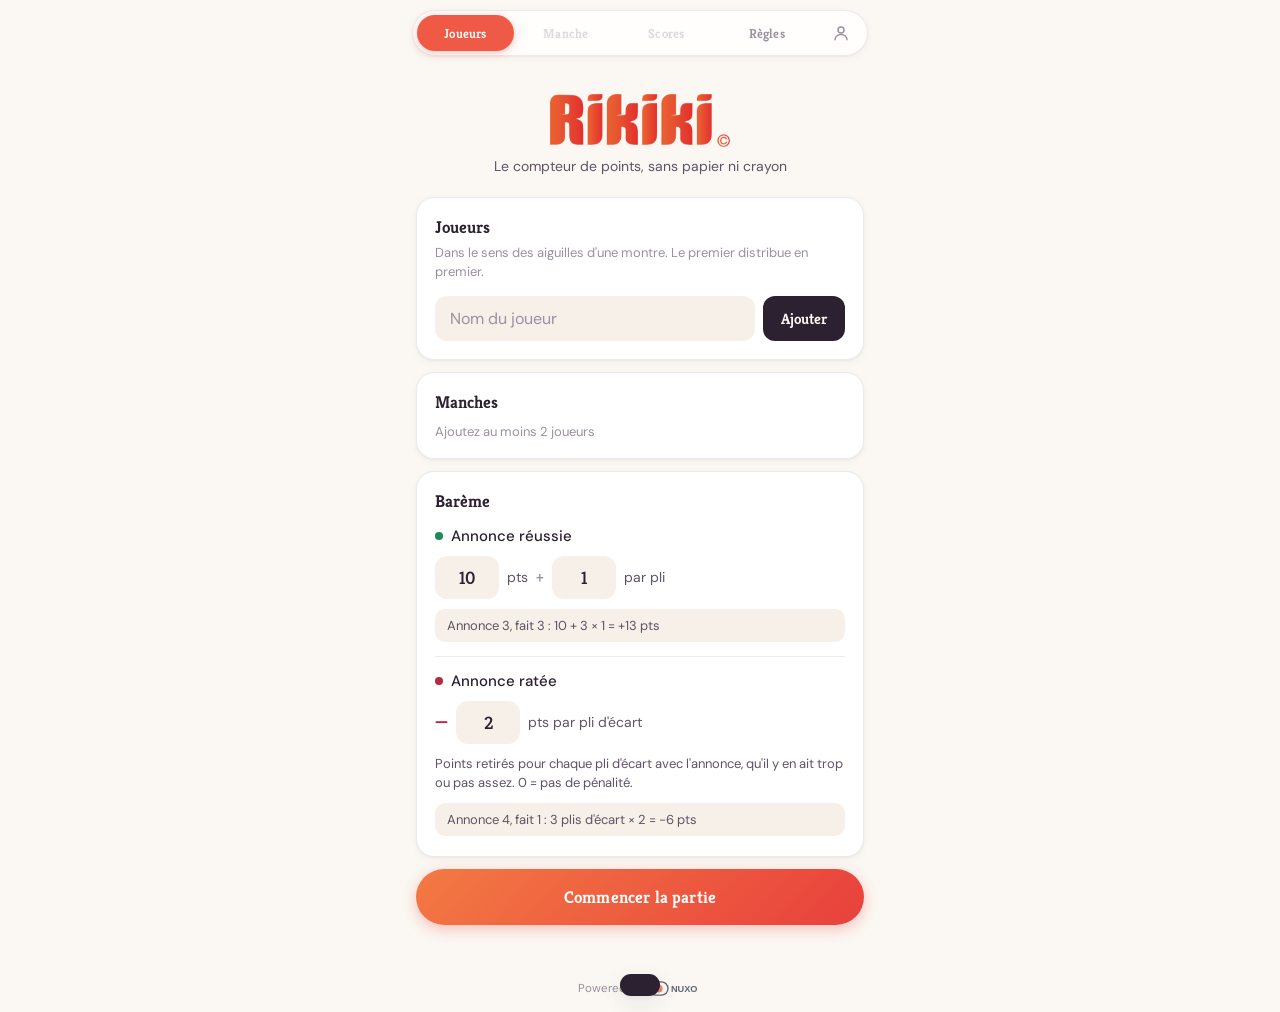
==== commit 9a1b8608: "Retrait des symboles de cartes sous le logo de l'accueil Ceux de l'ecran Compte sont conserves. Cach" ====
--- a/index.html
+++ b/index.html
@@ -42,7 +42,6 @@
       <header class="brand">
         <img class="brand-logo" src="logo.png" alt="Rikiki" width="557" height="153">
         <p class="brand-tag">Le compteur de points, sans papier ni crayon</p>
-        <div class="brand-suits" aria-hidden="true"><span>♠</span><span class="r">♥</span><span>♣</span><span class="r">♦</span></div>
       </header>
 
       <!-- Resume banner (a game is saved and unfinished) -->
@@ -131,6 +130,8 @@
         <button class="btn-ghost-light" id="btn-descend" onclick="confirmDescend()" style="display:none;">↓ Commencer la descente</button>
       </div>
 
+      <button class="standings-strip" id="standings-strip" onclick="showScreen('scores')" style="display:none;" aria-label="Voir le classement complet"></button>
+
       <div class="info-row">
         <div class="info-chip">
           <span class="info-label">Donne</span>
@@ -181,6 +182,10 @@
   <div class="screen" id="screen-scores">
     <div>
       <h2>Scores</h2>
+      <div class="card standings-card" id="standings-card" style="display:none;">
+        <h3>Classement</h3>
+        <ol class="standings" id="standings"></ol>
+      </div>
       <div class="card card-flush">
         <div class="score-wrap">
           <table class="score-table">
@@ -189,10 +194,6 @@
           </table>
         </div>
         <p class="score-hint" id="score-hint">Touchez une ligne pour corriger la manche.</p>
-      </div>
-      <div class="card" id="game-stats" style="display:none;">
-        <h3>Stats de la partie</h3>
-        <div id="game-stats-body"></div>
       </div>
       <button class="btn btn-secondary" onclick="showScreen('game')" id="back-to-game-btn">Retour à la manche</button>
       <button class="btn btn-end" onclick="confirmEndGame()" style="margin-top:8px;" id="btn-end-scores">Terminer la partie</button>
@@ -283,12 +284,6 @@
       </div>
 
       <div class="card" style="margin-top:16px;">
-        <h3>Statistiques des joueurs</h3>
-        <p class="card-hint">Sur les parties terminées sur cet appareil.</p>
-        <div id="alltime-stats"></div>
-      </div>
-
-      <div class="card">
         <h3>Apparence</h3>
         <div class="segmented" id="theme-picker" role="radiogroup" aria-label="Thème">
           <button data-theme-choice="auto" onclick="setTheme('auto')">Auto</button>
@@ -382,17 +377,54 @@
           <div>
             <div class="step-title">Appuie sur le bouton de partage</div>
             <div class="step-text">L'icône carrée avec une flèche vers le haut, en bas de l'écran (en haut sur iPad).</div>
+            <div class="step-illu" aria-hidden="true">
+              <svg viewBox="0 0 220 56" width="100%" height="56">
+                <rect x="2" y="6" width="216" height="44" rx="22" class="illu-bar"/>
+                <text x="96" y="33" text-anchor="middle" class="illu-text">rikiki.nuxo.be</text>
+                <g transform="translate(184, 15)">
+                  <circle cx="13" cy="13" r="18" fill="none" class="illu-ring"/>
+                  <path d="M13 4 L13 18 M7 10 L13 4 L19 10 M5 14 L5 22 L21 22 L21 14" class="illu-icon"/>
+                </g>
+              </svg>
+            </div>
           </div>
         </li>
         <li>
           <span class="step-num">2</span>
           <div>
+            <div class="step-title">Touche « En voir plus »</div>
+            <div class="step-text">Sous la rangée d'applications, en bas du menu de partage.</div>
+            <div class="step-illu" aria-hidden="true">
+              <svg viewBox="0 0 220 50" width="100%" height="50">
+                <rect x="2" y="4" width="216" height="42" rx="10" class="illu-sheet"/>
+                <circle cx="30" cy="25" r="13" fill="none" class="illu-ring"/>
+                <circle cx="24" cy="25" r="1.8" class="illu-dot"/>
+                <circle cx="30" cy="25" r="1.8" class="illu-dot"/>
+                <circle cx="36" cy="25" r="1.8" class="illu-dot"/>
+                <text x="54" y="30" class="illu-text illu-strong">En voir plus</text>
+              </svg>
+            </div>
+          </div>
+        </li>
+        <li>
+          <span class="step-num">3</span>
+          <div>
             <div class="step-title">Choisis « Sur l'écran d'accueil »</div>
-            <div class="step-text">Fais défiler le menu si l'option n'est pas visible.</div>
-          </div>
-        </li>
-        <li>
-          <span class="step-num">3</span>
+            <div class="step-text">Dans la liste d'actions qui s'ouvre, fais défiler si besoin.</div>
+            <div class="step-illu" aria-hidden="true">
+              <svg viewBox="0 0 220 50" width="100%" height="50">
+                <rect x="2" y="4" width="216" height="42" rx="10" class="illu-sheet"/>
+                <text x="16" y="30" class="illu-text illu-strong">Sur l'écran d'accueil</text>
+                <g transform="translate(184, 13)">
+                  <rect x="0" y="0" width="22" height="22" rx="5" fill="none" class="illu-icon"/>
+                  <path d="M11 5 L11 17 M5 11 L17 11" class="illu-icon"/>
+                </g>
+              </svg>
+            </div>
+          </div>
+        </li>
+        <li>
+          <span class="step-num">4</span>
           <div>
             <div class="step-title">Appuie sur « Ajouter »</div>
             <div class="step-text">L'icône Rikiki apparaît sur ton écran d'accueil.</div>
@@ -406,6 +438,16 @@
           <div>
             <div class="step-title">Ouvre le menu du navigateur</div>
             <div class="step-text">Les trois points (⋮) en haut à droite.</div>
+            <div class="step-illu" aria-hidden="true">
+              <svg viewBox="0 0 220 56" width="100%" height="56">
+                <rect x="2" y="6" width="216" height="44" rx="22" class="illu-bar"/>
+                <text x="100" y="33" text-anchor="middle" class="illu-text">rikiki.nuxo.be</text>
+                <circle cx="197" cy="28" r="15" fill="none" class="illu-ring"/>
+                <circle cx="197" cy="21" r="2.2" class="illu-dot"/>
+                <circle cx="197" cy="28" r="2.2" class="illu-dot"/>
+                <circle cx="197" cy="35" r="2.2" class="illu-dot"/>
+              </svg>
+            </div>
           </div>
         </li>
         <li>
@@ -413,6 +455,16 @@
           <div>
             <div class="step-title">Sélectionne « Installer l'application »</div>
             <div class="step-text">Ou « Ajouter à l'écran d'accueil » selon le navigateur.</div>
+            <div class="step-illu" aria-hidden="true">
+              <svg viewBox="0 0 220 50" width="100%" height="50">
+                <rect x="2" y="4" width="216" height="42" rx="10" class="illu-sheet"/>
+                <g transform="translate(16, 14)">
+                  <rect x="0" y="0" width="14" height="22" rx="3" fill="none" class="illu-icon"/>
+                  <path d="M7 6 L7 15 M3.5 11.5 L7 15 L10.5 11.5" class="illu-icon"/>
+                </g>
+                <text x="42" y="30" class="illu-text illu-strong">Installer l'application</text>
+              </svg>
+            </div>
           </div>
         </li>
         <li>
--- a/css/style.css
+++ b/css/style.css
@@ -585,6 +585,80 @@
   body.split .score-table.dense th.col-player { min-width: 54px; }
 }
 
+/* CLASSEMENT (écran Scores) */
+.standings-card { padding: 14px 14px 8px; }
+.standings-card h3 { margin-bottom: 6px; }
+.standings { list-style: none; margin: 0; padding: 0; }
+.st-row {
+  display: grid;
+  grid-template-columns: 22px 28px minmax(0, 1fr) auto auto 64px;
+  align-items: center;
+  gap: 8px;
+  position: relative;
+  padding: 7px 0;
+  border-top: 1px solid var(--border);
+}
+.st-row:first-child { border-top: none; }
+.st-rank {
+  font-family: 'Kreon', serif;
+  font-size: 17px;
+  font-weight: 700;
+  color: var(--text3);
+  text-align: center;
+}
+.st-row.first .st-rank { color: var(--gold); }
+.st-name { font-weight: 500; font-size: 15px; overflow: hidden; text-overflow: ellipsis; white-space: nowrap; }
+.st-move { font-size: 11px; font-weight: 700; min-width: 0; }
+.st-move.up { color: var(--green); }
+.st-move.down { color: var(--red); }
+.st-gap { font-size: 12px; color: var(--text3); white-space: nowrap; }
+.st-pts {
+  font-family: 'Kreon', serif;
+  font-size: 19px;
+  font-weight: 700;
+  text-align: right;
+  font-variant-numeric: tabular-nums;
+}
+.st-pts small { font-family: 'DM Sans', sans-serif; font-size: 11px; font-weight: 400; color: var(--text3); }
+.st-row.first .st-pts { color: var(--accent-dark); }
+
+/* BANDEAU (écran de jeu) */
+.standings-strip {
+  display: grid;
+  align-items: center;
+  gap: 6px;
+  width: 100%;
+  margin: 0 0 12px;
+  padding: 8px 10px;
+  background: var(--surface);
+  border: 1px solid var(--border);
+  border-radius: var(--radius-sm);
+  box-shadow: var(--shadow-sm);
+  color: var(--text);
+  font: inherit;
+  cursor: pointer;
+  text-align: left;
+}
+.ss-trophy { font-size: 15px; flex-shrink: 0; }
+.ss-item {
+  display: inline-flex;
+  align-items: baseline;
+  gap: 4px;
+  min-width: 0;
+  padding: 3px 8px;
+  border-radius: 99px;
+  background: var(--pc-soft);
+}
+.ss-rank { font-family: 'Kreon', serif; font-size: 12px; font-weight: 700; color: var(--pc); }
+.ss-name { font-size: 13px; font-weight: 500; overflow: hidden; text-overflow: ellipsis; white-space: nowrap; min-width: 0; }
+.ss-pts { font-family: 'Kreon', serif; font-size: 14px; font-weight: 700; color: var(--pc); font-variant-numeric: tabular-nums; }
+.ss-more { font-size: 12px; color: var(--text3); flex-shrink: 0; }
+.ss-chev { justify-self: end; font-size: 20px; line-height: 1; color: var(--text3); flex-shrink: 0; }
+/* En paysage, le classement complet est déjà affiché à droite. */
+@media (min-width: 840px) {
+  body.split .standings-strip { display: none !important; }
+}
+
 /* RESUME CARD */
 .resume-card {
   border: 1.5px solid var(--accent);
@@ -1107,7 +1181,7 @@
   }
 }
 
-/* ── PROTOTYPE : saisie par pastilles ────────────────────────────── */
+/* ── saisie par pastilles ────────────────────────────── */
 .pick-list { display: flex; flex-direction: column; }
 .pick-row {
   padding: 10px 0 12px;
@@ -1196,10 +1270,22 @@
 .results-total.ok { background: var(--green-soft); color: var(--green); }
 .results-total.ko { background: var(--red-soft); color: var(--red); }
 
-/* ── PROTOTYPE : joueurs récents ─────────────────────────────────── */
-.recent { display: flex; flex-wrap: wrap; align-items: center; gap: 6px; margin-top: 12px; }
+/* ── joueurs récents ─────────────────────────────────── */
+.recent { margin-top: 14px; }
 .recent:empty { display: none; }
-.recent-label { font-size: 12px; color: var(--text3); margin-right: 2px; }
+.recent-head { display: flex; align-items: center; justify-content: space-between; margin-bottom: 8px; }
+.recent-label { font-size: 12px; color: var(--text3); }
+.recent-all {
+  border: none;
+  background: none;
+  color: var(--accent-dark);
+  font-family: 'Kreon', serif;
+  font-size: 13px;
+  font-weight: 700;
+  cursor: pointer;
+  padding: 4px 0;
+}
+.recent-chips { display: flex; flex-wrap: wrap; gap: 6px; }
 .recent-chip {
   padding: 6px 12px;
   border-radius: 99px;
@@ -1213,29 +1299,7 @@
 }
 .recent-chip:hover { border-color: var(--accent); background: var(--accent-soft); color: var(--accent-dark); }
 
-/* ── PROTOTYPE : statistiques ────────────────────────────────────── */
-.stats-table { width: 100%; border-collapse: collapse; font-size: 14px; }
-.stats-table th {
-  font-size: 11px;
-  font-weight: 500;
-  color: var(--text3);
-  text-align: center;
-  padding: 0 4px 8px;
-}
-.stats-table td {
-  text-align: center;
-  padding: 8px 4px;
-  border-top: 1px solid var(--border);
-  font-family: 'Kreon', serif;
-  font-size: 16px;
-  font-weight: 600;
-  font-variant-numeric: tabular-nums;
-}
-.stats-table td:first-child { text-align: left; font-family: 'DM Sans', sans-serif; font-size: 14px; font-weight: 500; max-width: 0; width: 38%; }
-.stats-table td small { display: block; font-family: 'DM Sans', sans-serif; font-size: 11px; font-weight: 400; color: var(--text3); }
-.stats-table td.top { color: var(--accent-dark); }
-
-/* ── PROTOTYPE : sélecteur de thème ──────────────────────────────── */
+/* ── sélecteur de thème ──────────────────────────────── */
 .segmented {
   display: flex;
   gap: 4px;
@@ -1256,3 +1320,20 @@
   cursor: pointer;
 }
 .segmented button.active { background: var(--surface); color: var(--text); box-shadow: var(--shadow-sm); }
+
+/* Illustrations du guide d'installation (reprises de trashometre).
+   Couleurs en variables pour suivre le mode sombre. */
+.step-illu {
+  margin-top: 10px;
+  padding: 10px 12px;
+  background: var(--surface2);
+  border-radius: 10px;
+}
+.step-illu svg { display: block; width: 100%; height: auto; }
+.illu-bar { fill: var(--surface3); }
+.illu-sheet { fill: var(--surface); stroke: var(--surface3); stroke-width: 1; }
+.illu-text { font-family: 'DM Sans', system-ui, sans-serif; font-size: 13px; fill: var(--text2); }
+.illu-strong { fill: var(--text); font-weight: 500; }
+.illu-ring { stroke: var(--accent); stroke-width: 2.5; }
+.illu-icon { stroke: var(--text); stroke-width: 2; fill: none; stroke-linecap: round; stroke-linejoin: round; }
+.illu-dot { fill: var(--text); }
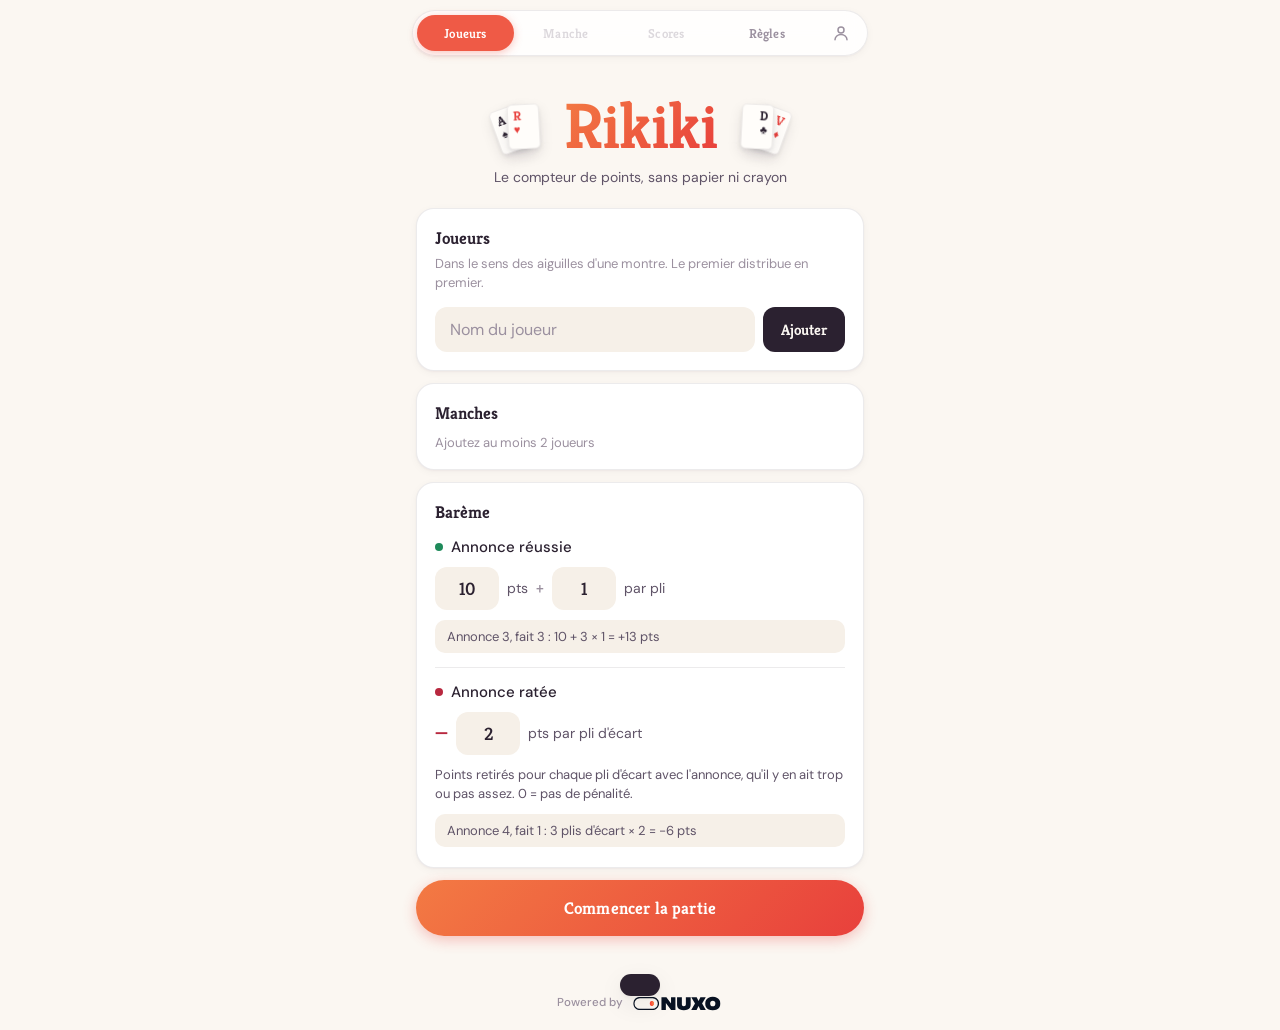
==== commit d909b1ca: "Accueil: nom Rikiki en Kreon corail entoure de quatre cartes, meme logo sur l'image de partage Co-Au" ====
--- a/index.html
+++ b/index.html
@@ -5,6 +5,22 @@
   <meta name="viewport" content="width=device-width, initial-scale=1.0, viewport-fit=cover">
   <title>Rikiki</title>
   <meta name="description" content="Compteur de points pour le jeu de cartes Rikiki">
+  <link rel="canonical" href="https://rikiki.nuxo.be/">
+  <meta property="og:type" content="website">
+  <meta property="og:site_name" content="Rikiki">
+  <meta property="og:locale" content="fr_BE">
+  <meta property="og:url" content="https://rikiki.nuxo.be/">
+  <meta property="og:title" content="Rikiki, le compteur de points">
+  <meta property="og:description" content="Compte les points de tes parties de Rikiki : annonces, plis, classement en direct. Gratuit.">
+  <meta property="og:image" content="https://rikiki.nuxo.be/images/og-image.png">
+  <meta property="og:image:type" content="image/png">
+  <meta property="og:image:width" content="1200">
+  <meta property="og:image:height" content="630">
+  <meta property="og:image:alt" content="Rikiki, le compteur de points pour vos parties de cartes">
+  <meta name="twitter:card" content="summary_large_image">
+  <meta name="twitter:title" content="Rikiki, le compteur de points">
+  <meta name="twitter:description" content="Compte les points de tes parties de Rikiki : annonces, plis, classement en direct. Gratuit.">
+  <meta name="twitter:image" content="https://rikiki.nuxo.be/images/og-image.png">
   <meta name="theme-color" content="#fbf7f2">
   <meta name="apple-mobile-web-app-capable" content="yes">
   <meta name="apple-mobile-web-app-status-bar-style" content="default">
@@ -40,7 +56,17 @@
   <div class="screen active" id="screen-setup">
     <div>
       <header class="brand">
-        <img class="brand-logo" src="logo.png" alt="Rikiki" width="557" height="153">
+        <div class="brand-row">
+          <div class="brand-fan" aria-hidden="true">
+            <i style="--r:-20deg">A<b>♠&#xFE0E;</b></i>
+            <i class="r" style="--r:-3deg">R<b>♥&#xFE0E;</b></i>
+          </div>
+          <h1 class="brand-logo">Rikiki</h1>
+          <div class="brand-fan" aria-hidden="true">
+            <i class="tr" style="--r:3deg; z-index:1">D<b>♣&#xFE0E;</b></i>
+            <i class="r tr" style="--r:20deg">V<b>♦&#xFE0E;</b></i>
+          </div>
+        </div>
         <p class="brand-tag">Le compteur de points, sans papier ni crayon</p>
       </header>
 
@@ -108,9 +134,7 @@
   <!-- ── GAME SCREEN ── -->
   <div class="screen" id="screen-game">
     <div id="finished-area" style="display:none;" class="winner-banner">
-      <div class="crown">🏆</div>
-      <div class="winner-name" id="winner-name"></div>
-      <div class="winner-pts" id="winner-pts"></div>
+      <div class="podium" id="podium"></div>
       <button class="btn btn-primary" onclick="shareResult()" style="margin-top:24px;">Partager le résultat</button>
       <button class="btn btn-secondary" onclick="showScreen('scores')" style="margin-top:8px;">Voir les scores</button>
       <button class="btn btn-secondary" onclick="resetGame()" style="margin-top:8px;">Nouvelle partie</button>
--- a/css/style.css
+++ b/css/style.css
@@ -27,6 +27,13 @@
   --radius: 18px;
   --radius-sm: 12px;
   --nav-bg: rgba(255, 255, 255, 0.85);
+
+  /* Mouvement : trois durées et deux courbes pour toute l'app. */
+  --ease-out: cubic-bezier(.2, .8, .2, 1);
+  --ease-spring: cubic-bezier(.3, 1.35, .5, 1);
+  --d-fast: .15s;
+  --d-base: .25s;
+  --d-slow: .45s;
   color-scheme: light;
 }
 
@@ -150,7 +157,9 @@
   background: transparent;
   color: var(--text3);
   cursor: pointer;
-  transition: background 0.2s, color 0.2s;
+  position: relative;
+  z-index: 1;
+  transition: background 0.2s, color .3s .05s;
   display: flex;
   align-items: center;
   justify-content: center;
@@ -169,7 +178,7 @@
 /* SCREENS */
 .screens-wrap { flex: 1; display: flex; flex-direction: column; min-height: 0; }
 .screen { display: none; flex: 1; padding: 20px 16px 40px; overflow-y: auto; }
-.screen.active { display: block; animation: fadeUp 0.25s ease; }
+.screen.active { display: block; animation: fadeUp var(--d-base) var(--ease-out); }
 @keyframes fadeUp { from { opacity: 0; transform: translateY(6px); } to { opacity: 1; transform: none; } }
 
 /* ── SPLIT VIEW (landscape tablet / desktop) ──────────────────────
@@ -233,11 +242,45 @@
   padding: 18px 0 22px;
 }
 .brand-logo {
-  display: block;
-  width: 180px;
-  height: auto;
-  margin: 0 auto;
-}
+  display: inline-block;
+  font-family: 'Kreon', serif;
+  font-weight: 700;
+  font-size: clamp(46px, 15vw, 64px);
+  line-height: 1;
+  letter-spacing: -1px;
+  background: var(--accent-grad);
+  -webkit-background-clip: text;
+  background-clip: text;
+  color: transparent;
+  -webkit-text-fill-color: transparent;
+}
+/* Deux cartes de chaque côté du nom, reprises de l'image de partage. */
+.brand-row { display: flex; align-items: center; justify-content: center; gap: 16px; }
+.brand-fan { position: relative; flex: none; width: 44px; height: 46px; }
+.brand-fan i {
+  position: absolute;
+  left: 50%;
+  bottom: 0;
+  width: 32px;
+  height: 45px;
+  margin-left: -16px;
+  padding: 4px 0 0 5px;
+  border-radius: 5px;
+  background: #fffdfa;
+  border: 1px solid rgba(43, 33, 48, 0.08);
+  box-shadow: 0 2px 4px rgba(43, 33, 48, 0.08), 0 6px 14px rgba(43, 33, 48, 0.10);
+  font: normal 700 13px/1 'Kreon', serif;
+  color: #2b2130;
+  text-align: left;
+  transform-origin: 50% 150%;
+  transform: rotate(var(--r));
+  animation: fanOpen var(--d-slow) var(--ease-spring) both;
+}
+.brand-fan i.r { color: #e8403c; }
+/* Cartes de droite : index dans le coin droit, en miroir de celles de gauche. */
+.brand-fan i.tr { padding: 4px 5px 0 0; text-align: right; }
+.brand-fan b { display: block; margin-top: 2px; font: 400 11px/1 serif; }
+@keyframes fanOpen { from { transform: rotate(0); opacity: 0; } }
 .brand-tag {
   font-size: 14px;
   color: var(--text2);
@@ -305,7 +348,7 @@
   letter-spacing: 0.01em;
   border: none;
   cursor: pointer;
-  transition: transform 0.12s, box-shadow 0.15s, background 0.15s;
+  transition: transform var(--d-fast) var(--ease-out), box-shadow var(--d-fast), background var(--d-fast), filter var(--d-fast);
 }
 .btn:active { transform: scale(0.98); }
 .btn-primary {
@@ -692,7 +735,7 @@
   display: flex;
   flex-direction: column;
   box-shadow: 0 20px 60px rgba(43, 33, 48, 0.3);
-  animation: modalIn 0.22s ease;
+  animation: modalIn var(--d-base) var(--ease-out);
 }
 @keyframes modalIn { from { opacity: 0; transform: translateY(12px) scale(0.98); } to { opacity: 1; transform: none; } }
 .modal-head {
@@ -743,7 +786,7 @@
   font-weight: 700;
   line-height: 1.05;
 }
-.round-sub { font-size: 15px; opacity: 0.9; margin-top: 4px; }
+.round-sub { display: inline-block; font-size: 15px; opacity: 0.9; margin-top: 4px; }
 .round-badge {
   background: rgba(255, 255, 255, 0.22);
   border-radius: 99px;
@@ -839,7 +882,7 @@
   color: var(--text2);
   transition: background 0.2s, color 0.2s;
 }
-.last-hint.visible { display: flex; animation: slideDown 0.25s ease; }
+.last-hint.visible { display: flex; animation: slideDown var(--d-base) var(--ease-out); }
 .last-hint strong { color: var(--text); font-weight: 500; }
 .hint-num {
   display: inline-flex;
@@ -856,7 +899,7 @@
   font-size: 18px;
   font-weight: 700;
   box-shadow: var(--shadow-sm);
-  animation: pop 0.3s cubic-bezier(.2, 1.4, .4, 1);
+  animation: pop var(--d-base) var(--ease-spring);
 }
 .last-hint.blocked { background: var(--red-soft); color: var(--red); }
 .last-hint.blocked strong { color: var(--red); }
@@ -936,7 +979,7 @@
 /* WINNER */
 .winner-banner {
   text-align: center;
-  padding: 40px 20px 32px;
+  padding: 22px 20px 32px;
   background: var(--surface);
   border-radius: var(--radius);
   box-shadow: var(--shadow-md);
@@ -951,17 +994,7 @@
   background: radial-gradient(ellipse at 50% 0%, var(--accent-soft) 0%, transparent 70%);
   pointer-events: none;
 }
-.winner-banner .crown { position: relative; font-size: 56px; animation: pop 0.5s cubic-bezier(.2, 1.4, .4, 1); }
 @keyframes pop { from { transform: scale(0.4); opacity: 0; } to { transform: none; opacity: 1; } }
-.winner-name {
-  position: relative;
-  font-family: 'Kreon', serif;
-  font-size: 36px;
-  font-weight: 700;
-  color: var(--accent-dark);
-  margin: 10px 0 2px;
-}
-.winner-pts { font-family: 'Kreon', serif; font-size: 20px; font-weight: 600; color: var(--text2); }
 
 /* TOAST */
 .toast {
@@ -976,7 +1009,7 @@
   font-size: 14px;
   font-weight: 500;
   box-shadow: var(--shadow-md);
-  transition: transform 0.3s cubic-bezier(.2, .8, .2, 1);
+  transition: transform var(--d-base) var(--ease-out);
   z-index: 999;
   white-space: nowrap;
 }
@@ -1016,7 +1049,7 @@
   z-index: 400;
   align-items: center;
   gap: 10px;
-  animation: ibSlide 0.35s cubic-bezier(.2, .8, .2, 1);
+  animation: ibSlide var(--d-slow) var(--ease-out);
 }
 body.show-install-banner #install-banner { display: flex; }
 @keyframes ibSlide { from { opacity: 0; transform: translate(-50%, 16px); } to { opacity: 1; transform: translate(-50%, 0); } }
@@ -1106,11 +1139,12 @@
   text-align: center;
   padding: 16px;
   font-size: 0.72rem;
+  font-weight: 500;
   color: var(--text3);
 }
-.powered-by { display: inline-flex; align-items: center; gap: 6px; text-decoration: none; color: var(--text3); transition: opacity 0.15s; }
-.powered-by:hover { opacity: 0.6; }
-.powered-by img { height: 15px; width: auto; display: block; opacity: 0.65; }
+.powered-by { display: inline-flex; align-items: center; gap: 8px; text-decoration: none; color: var(--text3); transition: opacity 0.15s; }
+.powered-by:hover { opacity: 0.7; }
+.powered-by img { height: 22px; width: auto; display: block; }
 
 /* ── ANIMATIONS ──────────────────────────────────────────────────
    Courtes et rares : elles accompagnent une action, elles ne décorent pas. */
@@ -1128,14 +1162,6 @@
   60% { opacity: 1; transform: translateY(2px) rotate(0.3deg); }
   100% { transform: none; }
 }
-@keyframes float {
-  0%, 100% { transform: translateY(0) rotate(0); }
-  50% { transform: translateY(-5px) rotate(-3deg); }
-}
-@keyframes bob {
-  0%, 100% { transform: translateY(0); }
-  50% { transform: translateY(-3px); }
-}
 @keyframes flash {
   0% { background: var(--accent-soft); }
   100% { background: var(--surface); }
@@ -1147,20 +1173,13 @@
 }
 
 .shake { animation: shake 0.4s ease; }
-.pop { animation: pop 0.3s cubic-bezier(.2, 1.4, .4, 1); }
-.player-row.enter { animation: slideIn 0.3s cubic-bezier(.2, .8, .2, 1); }
-.round-header.deal { animation: deal 0.5s cubic-bezier(.2, .8, .2, 1); }
-.round-header::after { animation: float 6s ease-in-out infinite; }
-
-/* Les quatre couleurs du logo ondulent l'une après l'autre. */
-.brand-suits span { display: inline-block; animation: bob 2.8s ease-in-out infinite; }
-.brand-suits span:nth-child(2) { animation-delay: 0.2s; }
-.brand-suits span:nth-child(3) { animation-delay: 0.4s; }
-.brand-suits span:nth-child(4) { animation-delay: 0.6s; }
+.pop { animation: pop var(--d-base) var(--ease-spring); }
+.player-row.enter { animation: slideIn var(--d-base) var(--ease-out); }
+.round-header.deal { animation: deal var(--d-slow) var(--ease-out); }
+
 
 .score-table tr.fresh td { animation: flash 1.6s ease-out; }
-.score-table th.col-player.leads .ph-name::before { display: inline-block; animation: pop 0.4s cubic-bezier(.2, 1.4, .4, 1); }
-.btn-primary { transition: transform 0.12s, box-shadow 0.15s, filter 0.15s; }
+.score-table th.col-player.leads .ph-name::before { display: inline-block; animation: pop var(--d-base) var(--ease-spring); }
 .btn-primary:hover { filter: brightness(1.04); }
 
 .confetti {
@@ -1208,8 +1227,13 @@
   gap: 6px;
   overflow-x: auto;
   scrollbar-width: none;
-  padding: 2px 2px 4px;
-  margin: 0 -2px;
+  /* La rangée défile, donc elle coupe ce qui dépasse : assez de marge
+     intérieure pour les pointillés d'une pastille déduite (2 px d'écart
+     + 2 px de trait), compensée par une marge négative pour ne rien
+     décaler. */
+  padding: 5px 5px 6px;
+  margin: -3px -5px -2px;
+  scroll-padding-inline: 5px;
   scroll-snap-type: x proximity;
 }
 .chips::-webkit-scrollbar { display: none; }
@@ -1227,7 +1251,7 @@
   font-weight: 600;
   cursor: pointer;
   scroll-snap-align: start;
-  transition: background 0.15s, color 0.15s, border-color 0.15s, transform 0.1s;
+  transition: background var(--d-fast), color var(--d-fast), border-color var(--d-fast), transform var(--d-fast) var(--ease-spring);
 }
 .chip:active { transform: scale(0.94); }
 .chip.selected {
@@ -1254,7 +1278,7 @@
   padding: 2px 8px;
   border-radius: 99px;
 }
-.pick-row.auto .auto-tag { display: inline-block; animation: pop 0.3s cubic-bezier(.2, 1.4, .4, 1); }
+.pick-row.auto .auto-tag { display: inline-block; animation: pop var(--d-base) var(--ease-spring); }
 .pick-row.auto .chip.selected { outline: 2px dashed var(--accent); outline-offset: 2px; }
 
 .results-total {
@@ -1301,6 +1325,7 @@
 
 /* ── sélecteur de thème ──────────────────────────────── */
 .segmented {
+  position: relative;
   display: flex;
   gap: 4px;
   padding: 4px;
@@ -1318,6 +1343,9 @@
   font-size: 14px;
   font-weight: 600;
   cursor: pointer;
+  position: relative;
+  z-index: 1;
+  transition: color .3s .05s;
 }
 .segmented button.active { background: var(--surface); color: var(--text); box-shadow: var(--shadow-sm); }
 
@@ -1337,3 +1365,148 @@
 .illu-ring { stroke: var(--accent); stroke-width: 2.5; }
 .illu-icon { stroke: var(--text); stroke-width: 2; fill: none; stroke-linecap: round; stroke-linejoin: round; }
 .illu-dot { fill: var(--text); }
+
+/* ── ANIMATIONS DE JEU ──────────────────────────────────────────────
+   Toutes s'effacent si le téléphone demande de réduire les animations. */
+
+/* Bouton Valider : il se resserre en rond et affiche une coche. */
+.btn.btn-done {
+  color: transparent;
+  white-space: nowrap;
+  overflow: hidden;
+  margin-left: auto;
+  margin-right: auto;
+  position: relative;
+  pointer-events: none;
+  transition: width .3s var(--ease-out), color .1s;
+}
+.btn.btn-done::after {
+  content: '';
+  position: absolute;
+  left: 50%;
+  top: 50%;
+  width: 16px;
+  height: 8px;
+  border-left: 3px solid #fff;
+  border-bottom: 3px solid #fff;
+  transform: translate(-50%, -70%) rotate(-45deg) scale(0);
+  animation: checkIn .3s .22s var(--ease-spring) forwards;
+}
+@keyframes checkIn { to { transform: translate(-50%, -70%) rotate(-45deg) scale(1); } }
+
+/* Pendant un effet de validation : bloque les saisies, un toucher passe. */
+.tap-shield { position: fixed; inset: 0; z-index: 900; cursor: pointer; }
+
+/* Fin de manche : les points s'envolent de chaque ligne. */
+.pick-head { position: relative; }
+.recap-fly {
+  position: absolute;
+  right: 0;
+  top: -6px;
+  font-family: 'Kreon', serif;
+  font-size: 22px;
+  font-weight: 700;
+  pointer-events: none;
+}
+.recap-fly.up { color: var(--green); }
+.recap-fly.down { color: var(--red); }
+
+/* Éventail des cartes de la manche, à côté de "5 cartes". */
+.card-fan { display: inline-block; position: relative; height: 20px; margin-left: 22px; vertical-align: -4px; }
+.card-fan i {
+  position: absolute;
+  bottom: 0;
+  width: 14px;
+  height: 20px;
+  border-radius: 3px;
+  background: #fff;
+  box-shadow: 0 1px 3px rgba(80, 20, 10, 0.35);
+  transform-origin: 50% 160%;
+}
+.card-fan i::after {
+  content: '';
+  position: absolute;
+  inset: 2px;
+  border-radius: 2px;
+  background: repeating-linear-gradient(45deg, rgba(232, 64, 60, 0.55) 0 1.5px, transparent 1.5px 3.5px);
+}
+
+/* Transition de vue : le bandeau podium et la carte classement portent le
+   même nom, le navigateur fait grandir l'un en l'autre. */
+.standings-strip,
+#standings-card { view-transition-name: podium-board; }
+.nav { view-transition-name: nav; }
+::view-transition-old(root),
+::view-transition-new(root) { animation-duration: .22s; }
+::view-transition-group(podium-board) {
+  animation-duration: .5s;
+  animation-timing-function: cubic-bezier(.2, .8, .2, 1);
+  overflow: clip;
+  border-radius: var(--radius);
+}
+
+/* Podium de fin de partie. */
+.pd-stage { display: flex; align-items: flex-end; justify-content: center; gap: 8px; height: 250px; }
+.pd-col { flex: 1 1 0; max-width: 112px; min-width: 0; display: flex; flex-direction: column; align-items: center; }
+.pd-player { display: flex; flex-direction: column; align-items: center; width: 100%; min-width: 0; padding-bottom: 8px; }
+.pd-av { width: 44px; height: 44px; font-size: 19px; }
+.pd-first .pd-av { width: 58px; height: 58px; font-size: 25px; box-shadow: 0 0 0 3px var(--surface), 0 0 0 5px var(--gold); }
+.pd-crown { font-size: 26px; line-height: 1; margin-bottom: 4px; transform: rotate(-8deg); }
+.pd-name { font-weight: 500; font-size: 14px; margin-top: 6px; max-width: 100%; overflow: hidden; text-overflow: ellipsis; white-space: nowrap; }
+.pd-pts { font-family: 'Kreon', serif; font-size: 15px; font-weight: 700; color: var(--text2); font-variant-numeric: tabular-nums; }
+.pd-first .pd-pts { color: var(--accent-dark); font-size: 18px; }
+.pd-step {
+  width: 100%;
+  height: var(--h);
+  border-radius: 12px 12px 0 0;
+  background: linear-gradient(180deg, var(--surface3), var(--surface2));
+  display: flex;
+  justify-content: center;
+  padding-top: 8px;
+  font-family: 'Kreon', serif;
+  font-size: 26px;
+  font-weight: 700;
+  color: var(--text3);
+  overflow: hidden;
+}
+.pd-first .pd-step { background: var(--accent-grad); color: #fff; }
+.pd-rest { list-style: none; margin: 14px 0 0; padding: 0; text-align: left; }
+.pd-rest li { display: flex; align-items: center; gap: 10px; padding: 7px 4px; border-top: 1px solid var(--border); }
+.pd-rank { width: 18px; text-align: center; font-family: 'Kreon', serif; font-weight: 700; color: var(--text3); }
+.pd-rname { flex: 1; min-width: 0; overflow: hidden; text-overflow: ellipsis; white-space: nowrap; font-weight: 500; }
+.pd-rpts { font-family: 'Kreon', serif; font-weight: 700; color: var(--text2); }
+.podium.play .pd-step { animation: stepUp .55s var(--d) cubic-bezier(.2, .9, .3, 1.1) both; }
+.podium.play .pd-player { animation: land .5s var(--d) var(--ease-out) both; }
+.podium.play .pd-crown { animation: crownIn .6s var(--d) var(--ease-spring) both; }
+.podium.play .pd-rest { animation: fadeUp .4s var(--d) var(--ease-out) both; }
+@keyframes stepUp { from { height: 0; padding-top: 0; } }
+@keyframes land {
+  from { opacity: 0; transform: translateY(-22px) scale(0.85); }
+  60% { opacity: 1; transform: translateY(3px) scale(1.04); }
+  to { opacity: 1; transform: none; }
+}
+@keyframes crownIn {
+  from { opacity: 0; transform: translateY(-18px) rotate(-30deg) scale(0.3); }
+  to { opacity: 1; transform: rotate(-8deg); }
+}
+
+/* Pastille qui glisse d'une option à l'autre (menu, choix du thème). Une
+   fois posée, l'option active perd son fond : c'est elle qui le dessine. */
+.slide-pill {
+  position: absolute;
+  top: 4px;
+  left: 0;
+  width: 0;
+  height: 0;
+  border-radius: 99px;
+  pointer-events: none;
+  z-index: 0;
+}
+.nav > .slide-pill { background: var(--accent); box-shadow: 0 2px 8px rgba(239, 90, 70, 0.35); }
+.nav.has-pill .nav-btn.active { background: transparent; box-shadow: none; }
+.segmented > .slide-pill { background: var(--surface); box-shadow: var(--shadow-sm); }
+.segmented.has-pill button.active { background: transparent; box-shadow: none; }
+/* Pendant une transition de vue, le menu reste vivant :
+   pas de fondu entre deux images du menu, la pastille glisse en direct. */
+::view-transition-old(nav) { display: none; }
+::view-transition-new(nav) { animation: none; }
